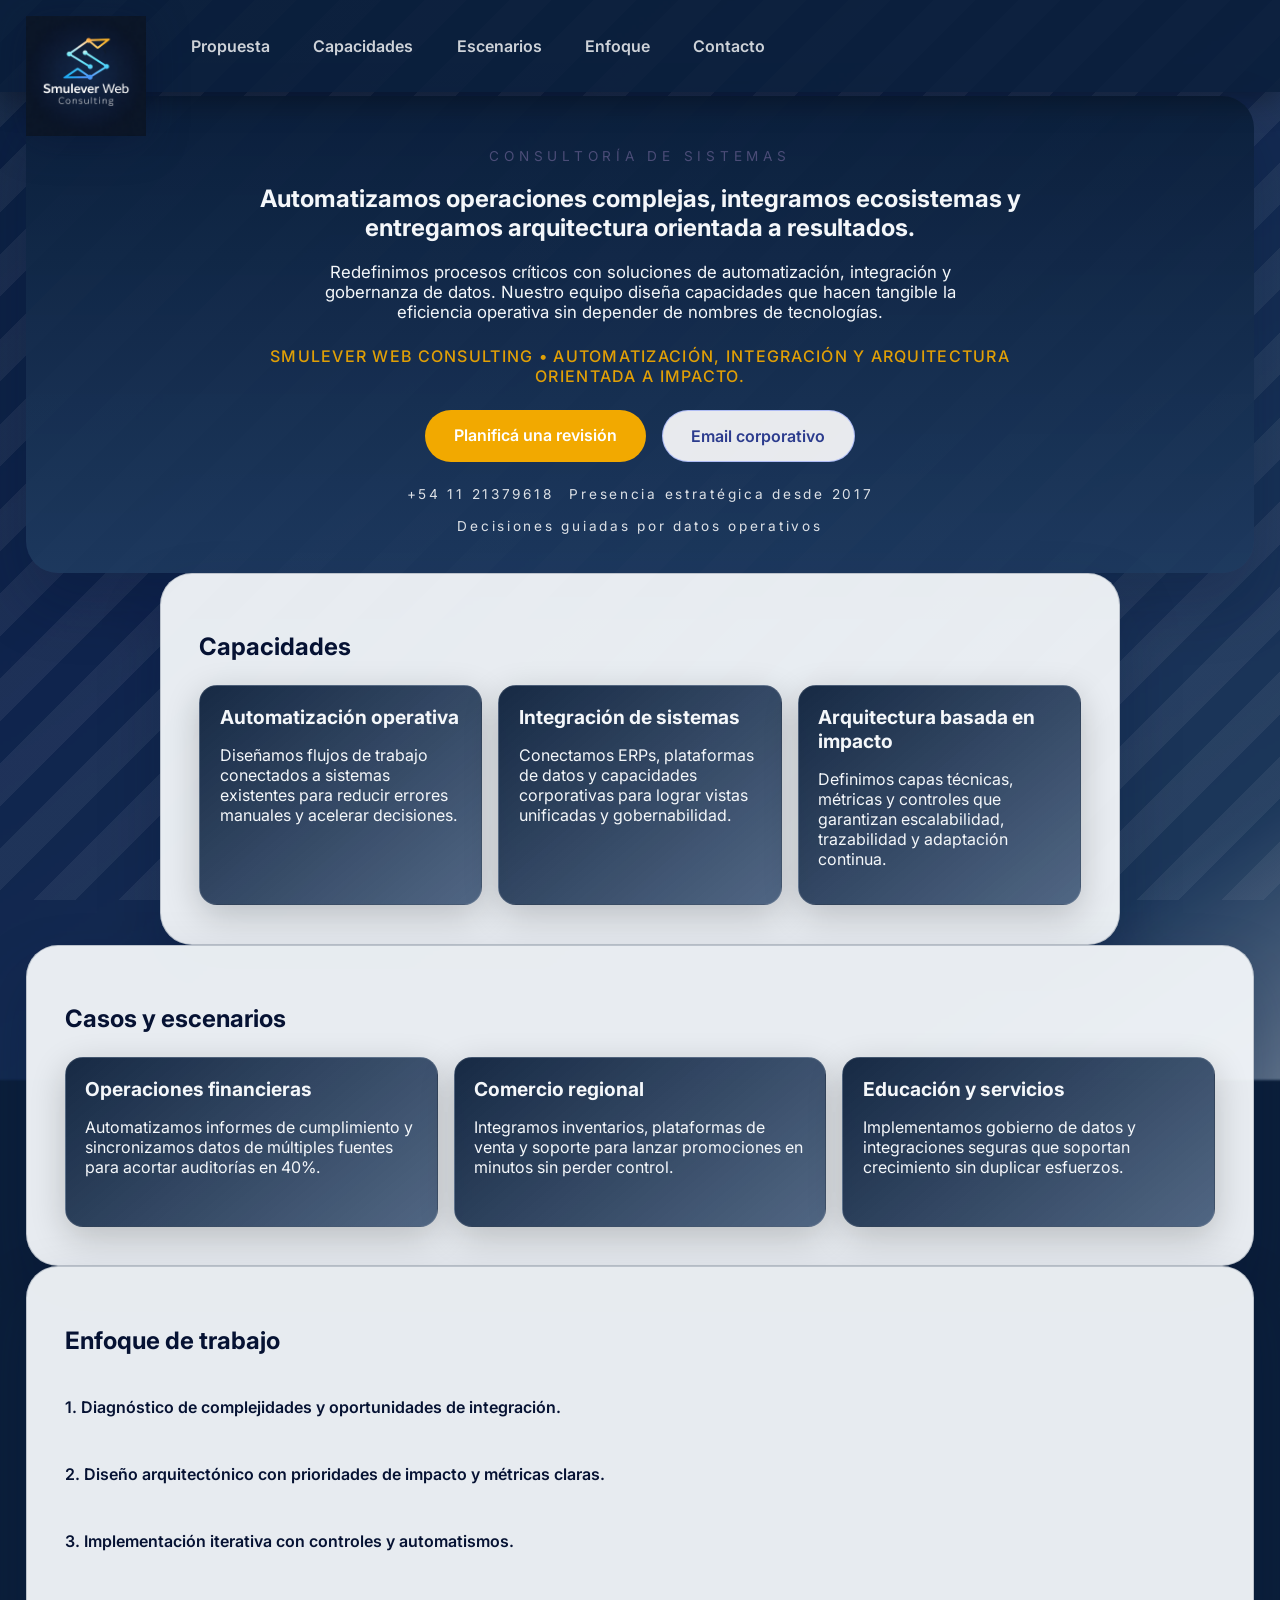
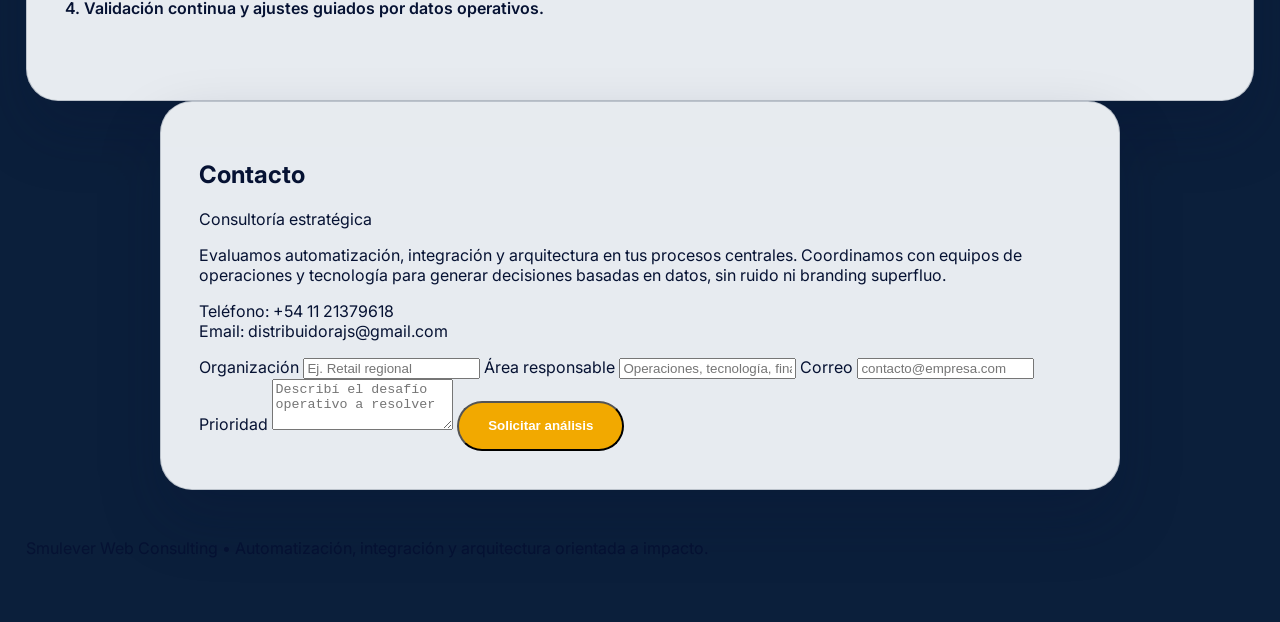
==== index.html @ 1ce129e4 "Fix header toolbar layout" ====
<!DOCTYPE html>
<html lang="es">
<head>
  <meta charset="utf-8" />
  <meta name="viewport" content="width=device-width,initial-scale=1" />
  <title>Smulever Web Consulting • Consultoría de sistemas y automatización</title>
  <link rel="stylesheet" href="styles.css" />
</head>
<body>
  <div class="page-shell">
    <header class="page-header header-fixed">
      <div class="logo-wrapper">
        <img src="images/LogoMarca_SmWC.png" alt="Marca gráfica Smulever Web Consulting" class="hero-logo" />
      </div>
      <nav class="page-nav toolbar">
        <a href="#hero">Propuesta</a>
        <a href="#services">Capacidades</a>
        <a href="#cases">Escenarios</a>
        <a href="#approach">Enfoque</a>
        <a href="#contact">Contacto</a>
      </nav>
    </header>

    <main>
      <section class="panel hero-panel" id="hero">
        <div class="hero-content">
          <p class="eyebrow">Consultoría de sistemas</p>
          <h1>Automatizamos operaciones complejas, integramos ecosistemas y entregamos arquitectura orientada a resultados.</h1>
          <p class="hero-subtitle">
            Redefinimos procesos críticos con soluciones de automatización, integración y gobernanza de datos. Nuestro equipo diseña
            capacidades que hacen tangible la eficiencia operativa sin depender de nombres de tecnologías.
          </p>
          <p class="brand-highlight">Smulever Web Consulting • Automatización, integración y arquitectura orientada a impacto.</p>
          <div class="hero-actions">
            <a class="primary-cta" href="#contact">Planificá una revisión</a>
            <a class="secondary-cta" href="mailto:distribuidorajs@gmail.com?subject=Consulta%20Smulever">Email corporativo</a>
          </div>
          <div class="trust-row">
            <span>+54 11 21379618</span>
            <span>Presencia estratégica desde 2017</span>
            <span>Decisiones guiadas por datos operativos</span>
          </div>
        </div>
      </section>

      <section class="panel services-panel" id="services">
        <h2>Capacidades</h2>
        <div class="service-grid">
          <article>
            <h3>Automatización operativa</h3>
            <p>Diseñamos flujos de trabajo conectados a sistemas existentes para reducir errores manuales y acelerar decisiones.</p>
          </article>
          <article>
            <h3>Integración de sistemas</h3>
            <p>Conectamos ERPs, plataformas de datos y capacidades corporativas para lograr vistas unificadas y gobernabilidad.</p>
          </article>
          <article>
            <h3>Arquitectura basada en impacto</h3>
            <p>Definimos capas técnicas, métricas y controles que garantizan escalabilidad, trazabilidad y adaptación continua.</p>
          </article>
        </div>
      </section>

      <section class="panel cases-panel" id="cases">
        <h2>Casos y escenarios</h2>
        <div class="cases-grid">
          <article>
            <h3>Operaciones financieras</h3>
            <p>Automatizamos informes de cumplimiento y sincronizamos datos de múltiples fuentes para acortar auditorías en 40%.</p>
          </article>
          <article>
            <h3>Comercio regional</h3>
            <p>Integramos inventarios, plataformas de venta y soporte para lanzar promociones en minutos sin perder control.</p>
          </article>
          <article>
            <h3>Educación y servicios</h3>
            <p>Implementamos gobierno de datos y integraciones seguras que soportan crecimiento sin duplicar esfuerzos.</p>
          </article>
        </div>
      </section>

      <section class="panel approach-panel" id="approach">
        <h2>Enfoque de trabajo</h2>
        <div class="process-list">
          <p>1. Diagnóstico de complejidades y oportunidades de integración.</p>
          <p>2. Diseño arquitectónico con prioridades de impacto y métricas claras.</p>
          <p>3. Implementación iterativa con controles y automatismos.</p>
          <p>4. Validación continua y ajustes guiados por datos operativos.</p>
        </div>
      </section>

      <section class="panel contact-panel" id="contact">
        <h2>Contacto</h2>
        <div class="contact-layout">
          <div class="contact-info">
            <p class="info-title">Consultoría estratégica</p>
            <p class="info-body">
              Evaluamos automatización, integración y arquitectura en tus procesos centrales. Coordinamos con equipos
              de operaciones y tecnología para generar decisiones basadas en datos, sin ruido ni branding superfluo.
            </p>
            <p class="info-meta">
              Teléfono: +54 11 21379618<br />
              Email: distribuidorajs@gmail.com
            </p>
          </div>
          <form class="contact-form">
            <label>
              Organización
              <input type="text" name="company" placeholder="Ej. Retail regional" />
            </label>
            <label>
              Área responsable
              <input type="text" name="area" placeholder="Operaciones, tecnología, finanzas..." />
            </label>
            <label>
              Correo
              <input type="email" name="email" placeholder="contacto@empresa.com" />
            </label>
            <label class="full-width">
              Prioridad
              <textarea name="message" rows="3" placeholder="Describí el desafío operativo a resolver"></textarea>
            </label>
            <button type="submit" class="primary-cta">Solicitar análisis</button>
          </form>
        </div>
      </section>
    </main>

    <footer class="footer">
      <p>Smulever Web Consulting • Automatización, integración y arquitectura orientada a impacto.</p>
    </footer>
  </div>
</body>
</html>
---- styles.css ----
@import url('https://fonts.googleapis.com/css2?family=Inter:wght@400;500;600;700&display=swap');

:root {
  --bg: #0B1F3B;
  --panel: rgba(244, 247, 250, 0.95);
  --ink: #061233;
  --muted: #4b4d78;
  --accent: #F2A900;
  --accent-dark: #2c3c8e;
  --border: rgba(11, 31, 59, 0.2);
  --shadow: 0 30px 60px rgba(6, 18, 51, 0.25);
  --bg-gradient: linear-gradient(145deg, #0B1F3B 0%, #102550 35%, #1E3A5F 70%, #F4F7FA 100%);
  --card-gradient: linear-gradient(140deg, rgba(11, 31, 59, 0.95), rgba(30, 58, 95, 0.75));
  --card-soft: #E8ECFF;
}

*,
*::before,
*::after {
  box-sizing: border-box;
}

body {
  margin: 0;
  font-family: 'Inter', system-ui, sans-serif;
  background: var(--bg);
  color: var(--ink);
  position: relative;
  min-height: 100vh;
  overflow-x: hidden;
}

body::before {
  content: '';
  position: fixed;
  inset: -20% -10% -20% -10%;
  background-image: var(--bg-gradient);
  filter: blur(1px);
  opacity: 0.9;
  z-index: -2;
  animation: marbleMove 16s linear infinite;
  background-size: 120% 120%;
}

body::after {
  content: '';
  position: fixed;
  inset: 0;
  background: repeating-linear-gradient(135deg, rgba(255, 255, 255, 0.1), rgba(255, 255, 255, 0.1) 30px, transparent 30px, transparent 60px);
  opacity: 0.6;
  z-index: -1;
}

.page-shell {
  min-height: 100vh;
  display: flex;
  flex-direction: column;
  gap: 2rem;
  padding: 6rem clamp(1.25rem, 2vw, 3rem) 3rem;
}

.page-header {
  position: fixed;
  top: 0;
  left: 0;
  width: 100%;
  display: flex;
  align-items: center;
  justify-content: flex-start;
  gap: 2rem;
  padding: 1rem clamp(1.25rem, 2vw, 3rem);
  background: rgba(11, 31, 59, 0.85);
  z-index: 60;
  box-shadow: 0 8px 30px rgba(0, 0, 0, 0.35);
}

.hero-content {
  max-width: 780px;
  margin: 0 auto;
  text-align: center;
}

.hero-headline {
  font-size: clamp(2rem, 4vw, 2.6rem);
  margin: 0.5rem 0;
}

.logo-wrapper {
  width: 120px;
  height: 60px;
}

.hero-logo {
  width: 100%;
  height: auto;
  filter: drop-shadow(0 5px 20px rgba(6, 18, 51, 0.35));
}

.eyebrow {
  font-size: 0.85rem;
  text-transform: uppercase;
  letter-spacing: 0.35em;
  color: var(--muted);
}

.toolbar {
  display: flex;
  gap: 1rem;
}

.toolbar a {
  color: rgba(255, 255, 255, 0.8);
  padding: 0.5rem 0.85rem;
  font-weight: 600;
  text-decoration: none;
  transition: color 0.2s ease, border-bottom 0.2s ease;
}

.toolbar a:hover {
  color: #f4f7fa;
  border-bottom: 2px solid rgba(242, 169, 0, 0.6);
}

.panel {
  background: var(--panel);
  border-radius: 32px;
  padding: clamp(2rem, 3vw, 3.2rem);
  border: 1px solid var(--border);
  box-shadow: var(--shadow);
  position: relative;
  overflow: hidden;
  animation: floatPanel 12s ease-in-out infinite;
}

.hero-panel {
  text-align: center;
  background: linear-gradient(180deg, rgba(11, 31, 59, 0.95), rgba(30, 58, 95, 0.9));
  color: #f4f7fa;
  border: none;
}

.hero-panel .hero-content {
  color: #f4f7fa;
}

.proof-panel,
.services-panel,
.process-panel,
.about-panel,
.faq-panel,
.contact-panel {
  max-width: 960px;
  margin: 0 auto;
}

.cases-grid,
.service-grid,
.benefits-grid {
  margin-top: 1.5rem;
  display: grid;
  grid-template-columns: repeat(auto-fit, minmax(220px, 1fr));
  gap: 1rem;
}

.cases-grid article,
.service-grid article,
.benefits-grid article {
  background: var(--card-gradient);
  border-radius: 18px;
  padding: 1.2rem;
  min-height: 170px;
  color: #f4f7fa;
  border: 1px solid rgba(255, 255, 255, 0.1);
  box-shadow: 0 10px 35px rgba(0, 0, 0, 0.2);
}

.cases-grid article h3,
.service-grid h3,
.benefits-grid h3 {
  margin: 0 0 0.5rem;
  font-size: 1.2rem;
}

.process-panel {
  text-align: left;
}

.process-list {
  margin: 1.5rem 0;
  display: flex;
  flex-direction: column;
  gap: 0.6rem;
}

.process-list p {
  font-weight: 600;
  line-height: 1.6;
}

.cases-grid article:hover,
.service-grid article:hover,
.benefits-grid article:hover {
  border-color: var(--accent);
  box-shadow: 0 16px 30px rgba(242, 169, 0, 0.35);
}

.credentials-row {
  margin-top: 1.2rem;
  display: grid;
  grid-template-columns: repeat(auto-fit, minmax(180px, 1fr));
  gap: 1rem;
}

.credentials-row article {
  padding: 1.2rem;
  border-radius: 18px;
  background: #eef1ff;
  border: 1px solid rgba(5, 49, 139, 0.15);
  text-align: center;
}

.credentials-row strong {
  font-size: 2rem;
  display: block;
  margin-bottom: 0.3rem;
  color: var(--accent-dark);
}

.page-panel h1 {
  margin-top: 0;
  font-size: clamp(2rem, 3vw, 2.8rem);
}

.page-panel p {
  color: var(--muted);
  line-height: 1.75;
}

.hero-subtitle {
  margin: 1.2rem auto 1.5rem;
  font-size: 1.05rem;
  max-width: 640px;
}

.brand-highlight {
  font-size: 1rem;
  letter-spacing: 0.08em;
  text-align: center;
  margin: 0 auto 1.5rem;
  color: rgba(242, 169, 0, 0.92);
  text-transform: uppercase;
  font-weight: 500;
}

.hero-actions,
.trust-row {
  display: flex;
  justify-content: center;
  gap: 1rem;
  flex-wrap: wrap;
}

.hero-actions {
  margin-bottom: 1.5rem;
}

.trust-row span {
  font-size: 0.85rem;
  letter-spacing: 0.2em;
  color: var(--muted);
}

.hero-panel .trust-row span {
  color: rgba(255, 255, 255, 0.85);
}

.primary-cta,
.secondary-cta {
  padding: 0.95rem 1.8rem;
  border-radius: 999px;
  font-weight: 600;
  text-decoration: none;
  transition: transform 0.2s ease, background 0.2s ease;
}

.primary-cta {
  background: var(--accent);
  color: #fff;
}

.primary-cta:hover {
  background: var(--accent-dark);
  transform: translateY(-2px);
}

.secondary-cta {
  border: 1px solid rgba(91, 121, 255, 0.4);
  color: var(--accent-dark);
  background: rgba(255, 255, 255, 0.9);
}

.secondary-cta:hover {
  background: rgba(91, 121, 255, 0.12);
}

.hero-note {
  font-size: 0.95rem;
  color: var(--muted);
  margin: 0.35rem 0;
}

.label {
  font-weight: 600;
  color: var(--accent-dark);
}

.brand-name-glow {
  font-size: clamp(2rem, 4vw, 3rem);
  font-weight: 700;
  color: var(--ink);
  text-transform: none;
  letter-spacing: 0.04em;
  margin-bottom: 0.5rem;
  display: inline-flex;
  position: relative;
}

.brand-name-glow span {
  padding: 0 0.5rem;
  border-radius: 16px;
  background: linear-gradient(120deg, rgba(91, 121, 255, 0.2), rgba(91, 121, 255, 0.6));
  box-shadow: 0 0 18px rgba(91, 121, 255, 0.6), 0 0 30px rgba(66, 90, 255, 0.3);
  animation: glowPulse 3s ease-in-out infinite;
}

.contact-links {
  display: flex;
  flex-wrap: wrap;
  gap: 0.75rem;
  margin-top: 0.4rem;
}

.contact-links a {
  color: #05318b;
  font-weight: 600;
  text-decoration: none;
  padding: 0.4rem 0.9rem;
  border-radius: 999px;
  border: 1px solid rgba(5, 49, 139, 0.25);
  background: rgba(255, 255, 255, 0.6);
  transition: transform 0.2s ease;
}

.contact-links a:hover {
  transform: translateY(-2px);
  border-color: rgba(5, 49, 139, 0.6);
.contact-panel {
  display: flex;
  flex-direction: column;
  gap: 2rem;
}

.contact-panel {
  background: rgba(244, 247, 250, 0.95);
}

.contact-hero {
  display: flex;
  justify-content: space-between;
  gap: 1.5rem;
  flex-wrap: wrap;
  align-items: center;
}

.contact-hero h1 {
  margin: 0 0 0.5rem;
  font-size: clamp(1.8rem, 3vw, 2.4rem);
}

.contact-card {
  min-width: 220px;
  padding: 1rem;
  border-radius: 20px;
  background: #1d2d62;
  color: #fff;
  box-shadow: 0 12px 30px rgba(5, 49, 139, 0.35);
}

.contact-form {
  display: grid;
  grid-template-columns: repeat(auto-fit, minmax(220px, 1fr));
  gap: 1rem;
}

.contact-form label {
  display: flex;
  flex-direction: column;
  font-weight: 600;
  color: var(--ink);
  gap: 0.35rem;
}

.contact-form input,
.contact-form textarea {
  width: 100%;
  padding: 0.65rem 0.9rem;
  border-radius: 12px;
  border: 1px solid rgba(6, 19, 51, 0.2);
  font-family: inherit;
  font-size: 1rem;
}

.contact-form textarea {
  resize: vertical;
}

.contact-form label.full-width {
  grid-column: 1 / -1;
}

.contact-layout {
  display: grid;
  grid-template-columns: repeat(auto-fit, minmax(260px, 1fr));
  gap: 1.5rem;
}

.contact-info {
  padding-left: 1rem;
  border-left: 4px solid rgba(91, 121, 255, 0.6);
}

.contact-info:hover {
  border-color: var(--accent);
  box-shadow: 0 10px 30px rgba(242, 169, 0, 0.25);
}
.info-title {
  font-weight: 600;
  margin-bottom: 0.25rem;
}

.info-body {
  margin: 0.35rem 0;
  line-height: 1.6;
}

.info-meta {
  font-weight: 600;
  color: var(--accent-dark);
}

.contact-form label.full-width {
  grid-column: 1 / -1;
}

.contact-textarea {
  grid-column: 1 / -1;
}

.contact-footer {
  border-top: 1px solid rgba(6, 18, 51, 0.12);
  padding-top: 1rem;
  display: flex;
  flex-direction: column;
  gap: 0.5rem;
  color: var(--muted);
}

.social {
  display: flex;
  gap: 0.6rem;
  flex-wrap: wrap;
}

.social a {
  color: var(--ink);
  font-weight: 600;
  text-decoration: none;
  border-bottom: 1px solid transparent;
}

.social a:hover {
  border-color: var(--accent);
}

.benefits-grid {
  margin-top: 1.5rem;
  display: grid;
  grid-template-columns: repeat(auto-fit, minmax(220px, 1fr));
  gap: 1rem;
}

.benefits-grid article {
  padding: 1.2rem;
  border-radius: 18px;
  background: #eef1ff;
  border: 1px solid rgba(5, 49, 139, 0.15);
}

.benefits-grid h3 {
  margin: 0 0 0.4rem;
  font-size: 1.2rem;
}

.benefits-grid p {
  margin: 0;
  color: var(--muted);
  line-height: 1.6;
}

.process-list {
  margin: 1.5rem 0;
  padding-left: 1.2rem;
  display: flex;
  flex-direction: column;
  gap: 0.6rem;
}

.process-list li {
  font-weight: 600;
  color: var(--ink);
  line-height: 1.6;
}

.service-grid {
  margin-top: 1.5rem;
  display: grid;
  grid-template-columns: repeat(auto-fit, minmax(220px, 1fr));
  gap: 1rem;
}

.about-grid {
  margin-top: 1.5rem;
  display: grid;
  grid-template-columns: repeat(auto-fit, minmax(200px, 1fr));
  gap: 1rem;
}

.about-grid article {
  background: #e3e7ff;
  border-radius: 16px;
  padding: 1rem;
  border: 1px solid rgba(5, 49, 139, 0.25);
}

.about-grid h3 {
  margin-top: 0;
  color: var(--ink);
}

.about-grid ul {
  padding-left: 1rem;
  margin: 0;
  color: var(--muted);
  line-height: 1.6;
}

.service-grid article {
  background: #e8ecff;
  border-radius: 16px;
  padding: 1.2rem;
  border: 1px solid rgba(63, 92, 255, 0.2);
  min-height: 170px;
}

.service-grid h3 {
  margin: 0 0 0.5rem;
  font-size: 1.2rem;
  color: var(--ink);
}

.faq-row {
  display: flex;
  flex-direction: column;
  gap: 1rem;
  margin-top: 1.5rem;
}

.chat-toggle {
  border: none;
  background: linear-gradient(120deg, #5b79ff, #2c3c8e);
  color: #fff;
  padding: 0.9rem 1.4rem;
  border-radius: 999px;
  font-size: 1rem;
  font-weight: 600;
  cursor: pointer;
  display: inline-flex;
  align-items: center;
  gap: 0.5rem;
  transition: transform 0.2s ease;
}

.chat-toggle:active {
  transform: scale(0.98);
}

.chat-panel {
  border: 1px solid var(--border);
  border-radius: 16px;
  padding: 1.3rem;
  background: #fdfdff;
  box-shadow: 0 10px 35px rgba(17, 20, 41, 0.08);
  max-height: 0;
  overflow: hidden;
  transition: max-height 0.35s ease;
}

.chat-panel p {
  margin: 0 0 0.75rem;
  color: var(--muted);
  line-height: 1.7;
}

.chat-panel:not([hidden]) {
  max-height: 320px;
}

.faq-list {
  margin-top: 1.5rem;
  display: grid;
  gap: 1rem;
}

.faq-list article {
  padding: 1rem;
  border-radius: 16px;
  background: #eef1ff;
  border: 1px solid rgba(5, 49, 139, 0.15);
}

.faq-list h3 {
  margin: 0 0 0.4rem;
  font-size: 1.1rem;
}

.faq-list p {
  margin: 0;
  color: var(--muted);
  line-height: 1.6;
}

.policy-note {
  margin-top: 1rem;
  font-size: 0.95rem;
  color: var(--muted);
}

.footer {
  text-align: center;
  color: var(--muted);
  font-size: 0.9rem;
  margin-top: auto;
}

@keyframes marbleMove {
  0% {
    transform: scale(1) translate(0, 0);
  }
  50% {
    transform: scale(1.05) translate(-5%, 3%);
  }
  100% {
    transform: scale(1) translate(0, 0);
  }
}

@keyframes glowPulse {
  0%,
  100% {
    box-shadow: 0 0 18px rgba(91, 121, 255, 0.6), 0 0 30px rgba(66, 90, 255, 0.3);
  }
  50% {
    box-shadow: 0 0 26px rgba(91, 121, 255, 0.75), 0 0 40px rgba(66, 90, 255, 0.45);
  }
}

@keyframes floatPanel {
  0% {
    transform: translateY(0px);
  }
  50% {
    transform: translateY(-6px);
  }
  100% {
    transform: translateY(0px);
  }
}

@media (max-width: 640px) {
  .hero-actions {
    flex-direction: column;
  }
  .panel {
    padding: 1.75rem;
  }
}
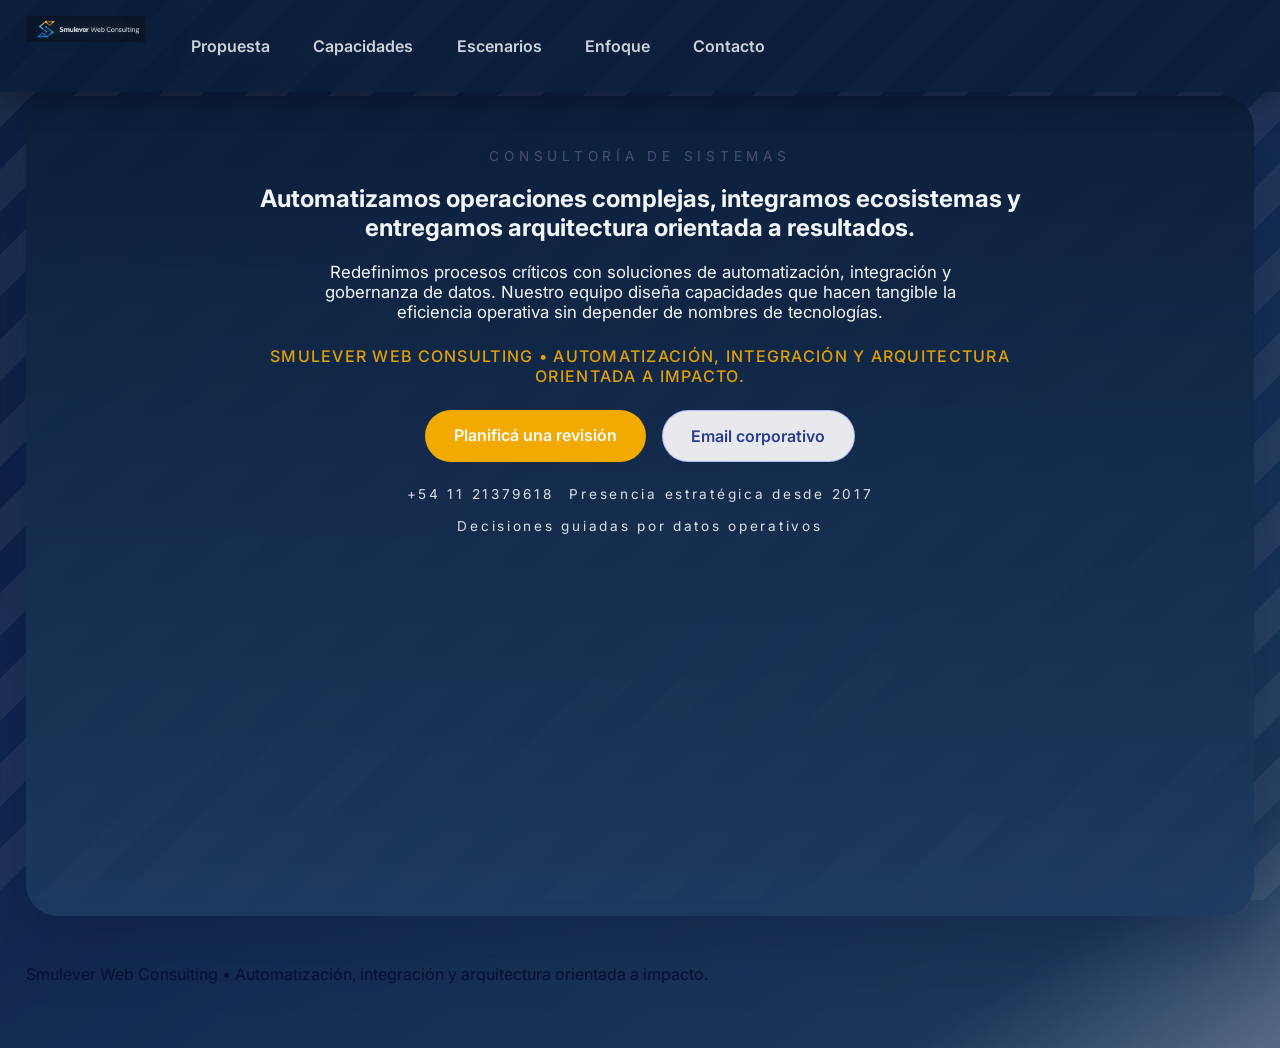
==== commit b632b111: "Fix header logo and fullscreen nav panels" ====
--- a/index.html
+++ b/index.html
@@ -10,7 +10,7 @@
   <div class="page-shell">
     <header class="page-header header-fixed">
       <div class="logo-wrapper">
-        <img src="images/LogoMarca_SmWC.png" alt="Marca gráfica Smulever Web Consulting" class="hero-logo" />
+        <img src="images/LogoMarca_SmWC_menu.png" alt="Marca gráfica Smulever Web Consulting" class="hero-logo" />
       </div>
       <nav class="page-nav toolbar">
         <a href="#hero">Propuesta</a>
@@ -43,7 +43,7 @@
         </div>
       </section>
 
-      <section class="panel services-panel" id="services">
+      <section class="panel services-panel" id="services" hidden>
         <h2>Capacidades</h2>
         <div class="service-grid">
           <article>
@@ -61,7 +61,7 @@
         </div>
       </section>
 
-      <section class="panel cases-panel" id="cases">
+      <section class="panel cases-panel" id="cases" hidden>
         <h2>Casos y escenarios</h2>
         <div class="cases-grid">
           <article>
@@ -79,7 +79,7 @@
         </div>
       </section>
 
-      <section class="panel approach-panel" id="approach">
+      <section class="panel approach-panel" id="approach" hidden>
         <h2>Enfoque de trabajo</h2>
         <div class="process-list">
           <p>1. Diagnóstico de complejidades y oportunidades de integración.</p>
@@ -89,7 +89,7 @@
         </div>
       </section>
 
-      <section class="panel contact-panel" id="contact">
+      <section class="panel contact-panel" id="contact" hidden>
         <h2>Contacto</h2>
         <div class="contact-layout">
           <div class="contact-info">
@@ -130,5 +130,28 @@
       <p>Smulever Web Consulting • Automatización, integración y arquitectura orientada a impacto.</p>
     </footer>
   </div>
+
+  <script>
+    const sections = document.querySelectorAll('main .panel');
+    const navLinks = document.querySelectorAll('.toolbar a');
+
+    const activateSection = id => {
+      sections.forEach(section => {
+        const match = section.id === id;
+        section.classList.toggle('active-panel', match);
+        section.hidden = !match;
+      });
+    };
+
+    navLinks.forEach(link => {
+      link.addEventListener('click', event => {
+        event.preventDefault();
+        const targetId = link.getAttribute('href').slice(1);
+        activateSection(targetId);
+      });
+    });
+
+    activateSection('hero');
+  </script>
 </body>
 </html>
--- a/styles.css
+++ b/styles.css
@@ -1,6 +1,7 @@
 @import url('https://fonts.googleapis.com/css2?family=Inter:wght@400;500;600;700&display=swap');
 
 :root {
+  --header-height: 80px;
   --bg: #0B1F3B;
   --panel: rgba(244, 247, 250, 0.95);
   --ink: #061233;
@@ -27,7 +28,7 @@
   color: var(--ink);
   position: relative;
   min-height: 100vh;
-  overflow-x: hidden;
+  overflow: hidden;
 }
 
 body::before {
@@ -56,7 +57,7 @@
   display: flex;
   flex-direction: column;
   gap: 2rem;
-  padding: 6rem clamp(1.25rem, 2vw, 3rem) 3rem;
+  padding: calc(var(--header-height) + 1rem) clamp(1.25rem, 2vw, 3rem) 3rem;
 }
 
 .page-header {
@@ -130,6 +131,15 @@
   position: relative;
   overflow: hidden;
   animation: floatPanel 12s ease-in-out infinite;
+  display: none;
+  height: calc(100vh - var(--header-height));
+}
+
+.panel.active-panel {
+  display: flex;
+  flex-direction: column;
+  width: 100%;
+  overflow-y: auto;
 }
 
 .hero-panel {
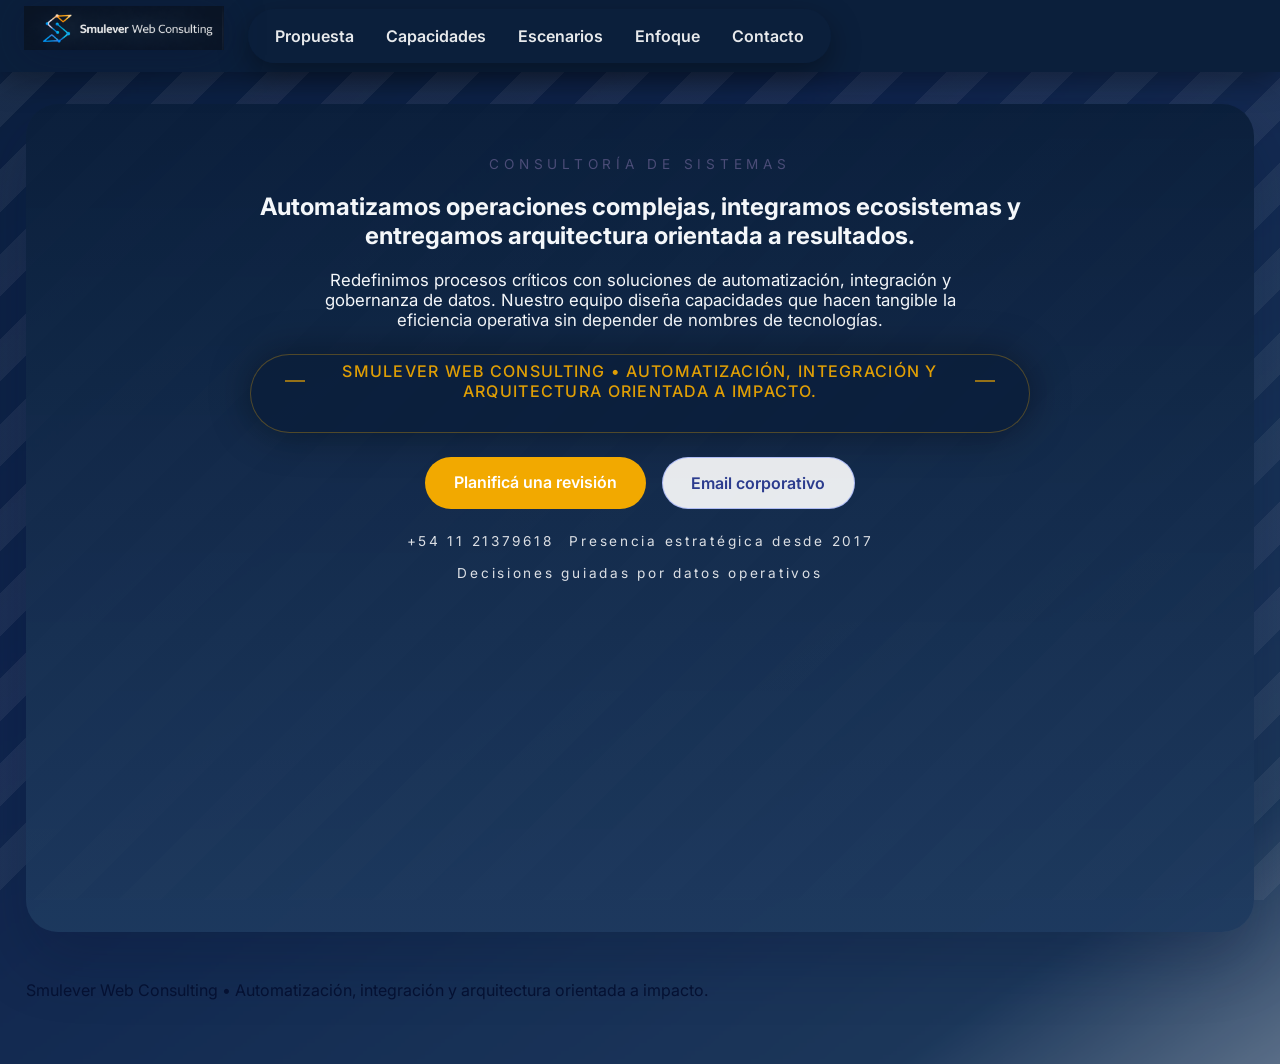
==== commit 18af4633: "Highlight brand tagline more" ====
--- a/index.html
+++ b/index.html
@@ -30,7 +30,11 @@
             Redefinimos procesos críticos con soluciones de automatización, integración y gobernanza de datos. Nuestro equipo diseña
             capacidades que hacen tangible la eficiencia operativa sin depender de nombres de tecnologías.
           </p>
-          <p class="brand-highlight">Smulever Web Consulting • Automatización, integración y arquitectura orientada a impacto.</p>
+          <div class="brand-highlight-wrapper">
+            <span class="brand-highlight-pill">
+              <span class="brand-highlight">Smulever Web Consulting • Automatización, integración y arquitectura orientada a impacto.</span>
+            </span>
+          </div>
           <div class="hero-actions">
             <a class="primary-cta" href="#contact">Planificá una revisión</a>
             <a class="secondary-cta" href="mailto:distribuidorajs@gmail.com?subject=Consulta%20Smulever">Email corporativo</a>
--- a/styles.css
+++ b/styles.css
@@ -1,7 +1,7 @@
 @import url('https://fonts.googleapis.com/css2?family=Inter:wght@400;500;600;700&display=swap');
 
 :root {
-  --header-height: 80px;
+  --header-height: 72px;
   --bg: #0B1F3B;
   --panel: rgba(244, 247, 250, 0.95);
   --ink: #061233;
@@ -60,17 +60,27 @@
   padding: calc(var(--header-height) + 1rem) clamp(1.25rem, 2vw, 3rem) 3rem;
 }
 
+main {
+  position: relative;
+  z-index: 1;
+}
+
+.panel {
+  margin-top: 1rem;
+}
+
 .page-header {
   position: fixed;
   top: 0;
   left: 0;
   width: 100%;
+  height: var(--header-height);
   display: flex;
   align-items: center;
   justify-content: flex-start;
-  gap: 2rem;
-  padding: 1rem clamp(1.25rem, 2vw, 3rem);
-  background: rgba(11, 31, 59, 0.85);
+  gap: 1.5rem;
+  padding: 0 1.5rem;
+  background: #0b1f3b;
   z-index: 60;
   box-shadow: 0 8px 30px rgba(0, 0, 0, 0.35);
 }
@@ -87,7 +97,7 @@
 }
 
 .logo-wrapper {
-  width: 120px;
+  width: 200px;
   height: 60px;
 }
 
@@ -107,11 +117,17 @@
 .toolbar {
   display: flex;
   gap: 1rem;
+  align-items: center;
+  background: rgba(11, 31, 59, 0.95);
+  padding: 0.35rem 1.2rem;
+  border-radius: 999px;
+  box-shadow: 0 10px 30px rgba(0, 0, 0, 0.35);
+  height: calc(var(--header-height) * 0.75);
 }
 
 .toolbar a {
-  color: rgba(255, 255, 255, 0.8);
-  padding: 0.5rem 0.85rem;
+  color: rgba(255, 255, 255, 0.9);
+  padding: 0.2rem 0.5rem;
   font-weight: 600;
   text-decoration: none;
   transition: color 0.2s ease, border-bottom 0.2s ease;
@@ -119,7 +135,7 @@
 
 .toolbar a:hover {
   color: #f4f7fa;
-  border-bottom: 2px solid rgba(242, 169, 0, 0.6);
+  border-bottom: 2px solid rgba(242, 169, 0, 0.8);
 }
 
 .panel {
@@ -262,6 +278,37 @@
   font-weight: 500;
 }
 
+.brand-highlight-wrapper {
+  display: flex;
+  justify-content: center;
+  margin-bottom: 1.5rem;
+}
+
+.brand-highlight-pill {
+  padding: 0.4rem 1.6rem;
+  border-radius: 999px;
+  background: rgba(11, 31, 59, 0.85);
+  box-shadow: 0 0 40px rgba(0, 0, 0, 0.4);
+  border: 1px solid rgba(242, 169, 0, 0.3);
+}
+
+.brand-highlight-pill span {
+  display: inline-flex;
+  align-items: center;
+  gap: 0.6rem;
+}
+
+.brand-highlight::before,
+.brand-highlight::after {
+  content: '';
+  display: inline-block;
+  width: 30px;
+  height: 2px;
+  background: rgba(242, 169, 0, 0.6);
+  margin: 0 0.5rem;
+  vertical-align: middle;
+}
+
 .hero-actions,
 .trust-row {
   display: flex;
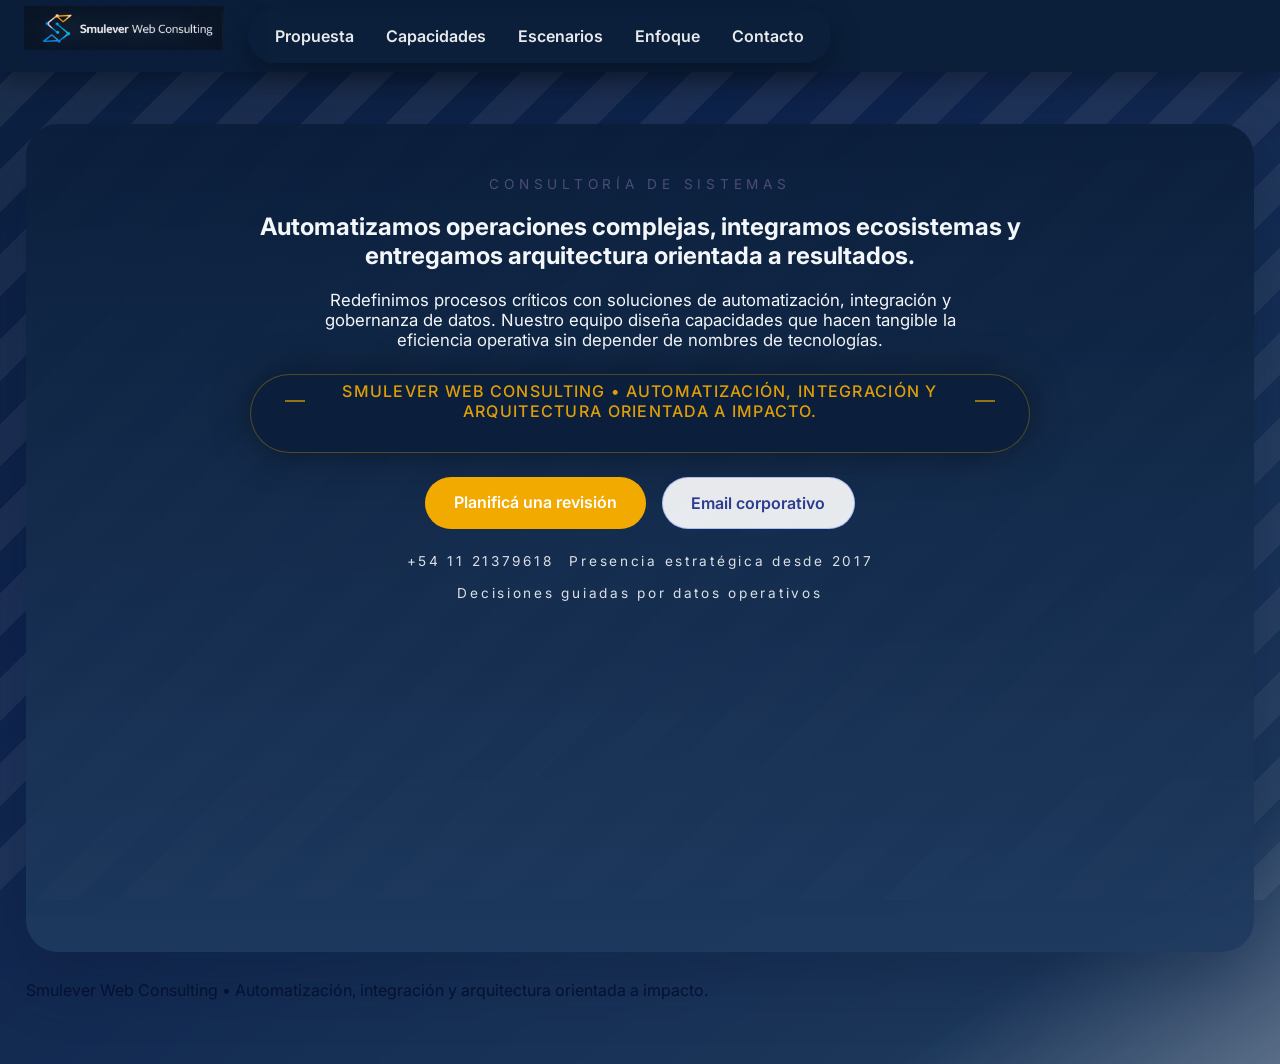
==== commit 53d2490f: "Transform contact flow to diagnostic funnel" ====
--- a/index.html
+++ b/index.html
@@ -94,39 +94,54 @@
       </section>
 
       <section class="panel contact-panel" id="contact" hidden>
-        <h2>Contacto</h2>
+        <h2>Solicitud de diagnóstico</h2>
         <div class="contact-layout">
           <div class="contact-info">
-            <p class="info-title">Consultoría estratégica</p>
+            <p class="info-title">Evaluamos y estructuramos decisiones operativas complejas</p>
             <p class="info-body">
-              Evaluamos automatización, integración y arquitectura en tus procesos centrales. Coordinamos con equipos
-              de operaciones y tecnología para generar decisiones basadas en datos, sin ruido ni branding superfluo.
+              Trabajamos sobre casos con impacto estratégico. Tus datos alimentan un filtro inicial; si la demanda cumple el umbral,
+              te invitamos a agendar una llamada. Si no, respondemos asincrónicamente con recomendaciones.
             </p>
             <p class="info-meta">
-              Teléfono: +54 11 21379618<br />
               Email: distribuidorajs@gmail.com
             </p>
           </div>
           <form class="contact-form">
             <label>
-              Organización
-              <input type="text" name="company" placeholder="Ej. Retail regional" />
+              Contexto (empresa/tamaño)
+              <input type="text" name="context" placeholder="Ej. Retail regional / +250 empleados" />
             </label>
             <label>
-              Área responsable
-              <input type="text" name="area" placeholder="Operaciones, tecnología, finanzas..." />
+              Dominio principal
+              <select name="domain">
+                <option value="operaciones">Operaciones</option>
+                <option value="tecnología">Tecnología</option>
+                <option value="datos">Datos</option>
+                <option value="seguridad">Seguridad</option>
+              </select>
             </label>
             <label>
               Correo
               <input type="email" name="email" placeholder="contacto@empresa.com" />
             </label>
+            <label>
+              Urgencia
+              <select name="urgency">
+                <option value="inmediata">Inmediata</option>
+                <option value="30dias">30 días</option>
+                <option value="mas30">+30 días</option>
+              </select>
+            </label>
             <label class="full-width">
-              Prioridad
-              <textarea name="message" rows="3" placeholder="Describí el desafío operativo a resolver"></textarea>
+              Problema / Resultado esperado
+              <textarea name="message" rows="3" placeholder="Describe el desafío operativo a resolver"></textarea>
             </label>
-            <button type="submit" class="primary-cta">Solicitar análisis</button>
+            <button type="submit" class="primary-cta">Solicitar diagnóstico</button>
           </form>
         </div>
+        <p class="info-note">
+          Si el caso nunca llega al umbral, te respondemos con un resumen asincrónico; si se aprueba, recibirás el link para agendar llamada.
+        </p>
       </section>
     </main>
 
--- a/styles.css
+++ b/styles.css
@@ -156,6 +156,8 @@
   flex-direction: column;
   width: 100%;
   overflow-y: auto;
+  transform: translateY(20px);
+  transition: transform 0.35s ease;
 }
 
 .hero-panel {
@@ -167,6 +169,23 @@
 
 .hero-panel .hero-content {
   color: #f4f7fa;
+}
+
+.panel-inner {
+  width: min(900px, 90vw);
+  margin: 0 auto;
+  display: flex;
+  flex-direction: column;
+  align-items: center;
+  justify-content: center;
+  gap: 1.5rem;
+  text-align: center;
+}
+
+.panel-inner h2 {
+  width: 100%;
+  margin-bottom: 0;
+  text-align: center;
 }
 
 .proof-panel,
@@ -186,6 +205,7 @@
   display: grid;
   grid-template-columns: repeat(auto-fit, minmax(220px, 1fr));
   gap: 1rem;
+  justify-items: center;
 }
 
 .cases-grid article,
@@ -193,11 +213,14 @@
 .benefits-grid article {
   background: var(--card-gradient);
   border-radius: 18px;
-  padding: 1.2rem;
-  min-height: 170px;
+  padding: 0.7rem 0.9rem;
+  min-height: 120px;
+  max-width: 250px;
+  width: min(250px, 30vw);
   color: #f4f7fa;
   border: 1px solid rgba(255, 255, 255, 0.1);
   box-shadow: 0 10px 35px rgba(0, 0, 0, 0.2);
+  margin: 0 auto;
 }
 
 .cases-grid article h3,
@@ -505,6 +528,13 @@
   color: var(--accent-dark);
 }
 
+.info-note {
+  text-align: center;
+  font-size: 0.9rem;
+  color: var(--muted);
+  margin-top: 1rem;
+}
+
 .contact-form label.full-width {
   grid-column: 1 / -1;
 }
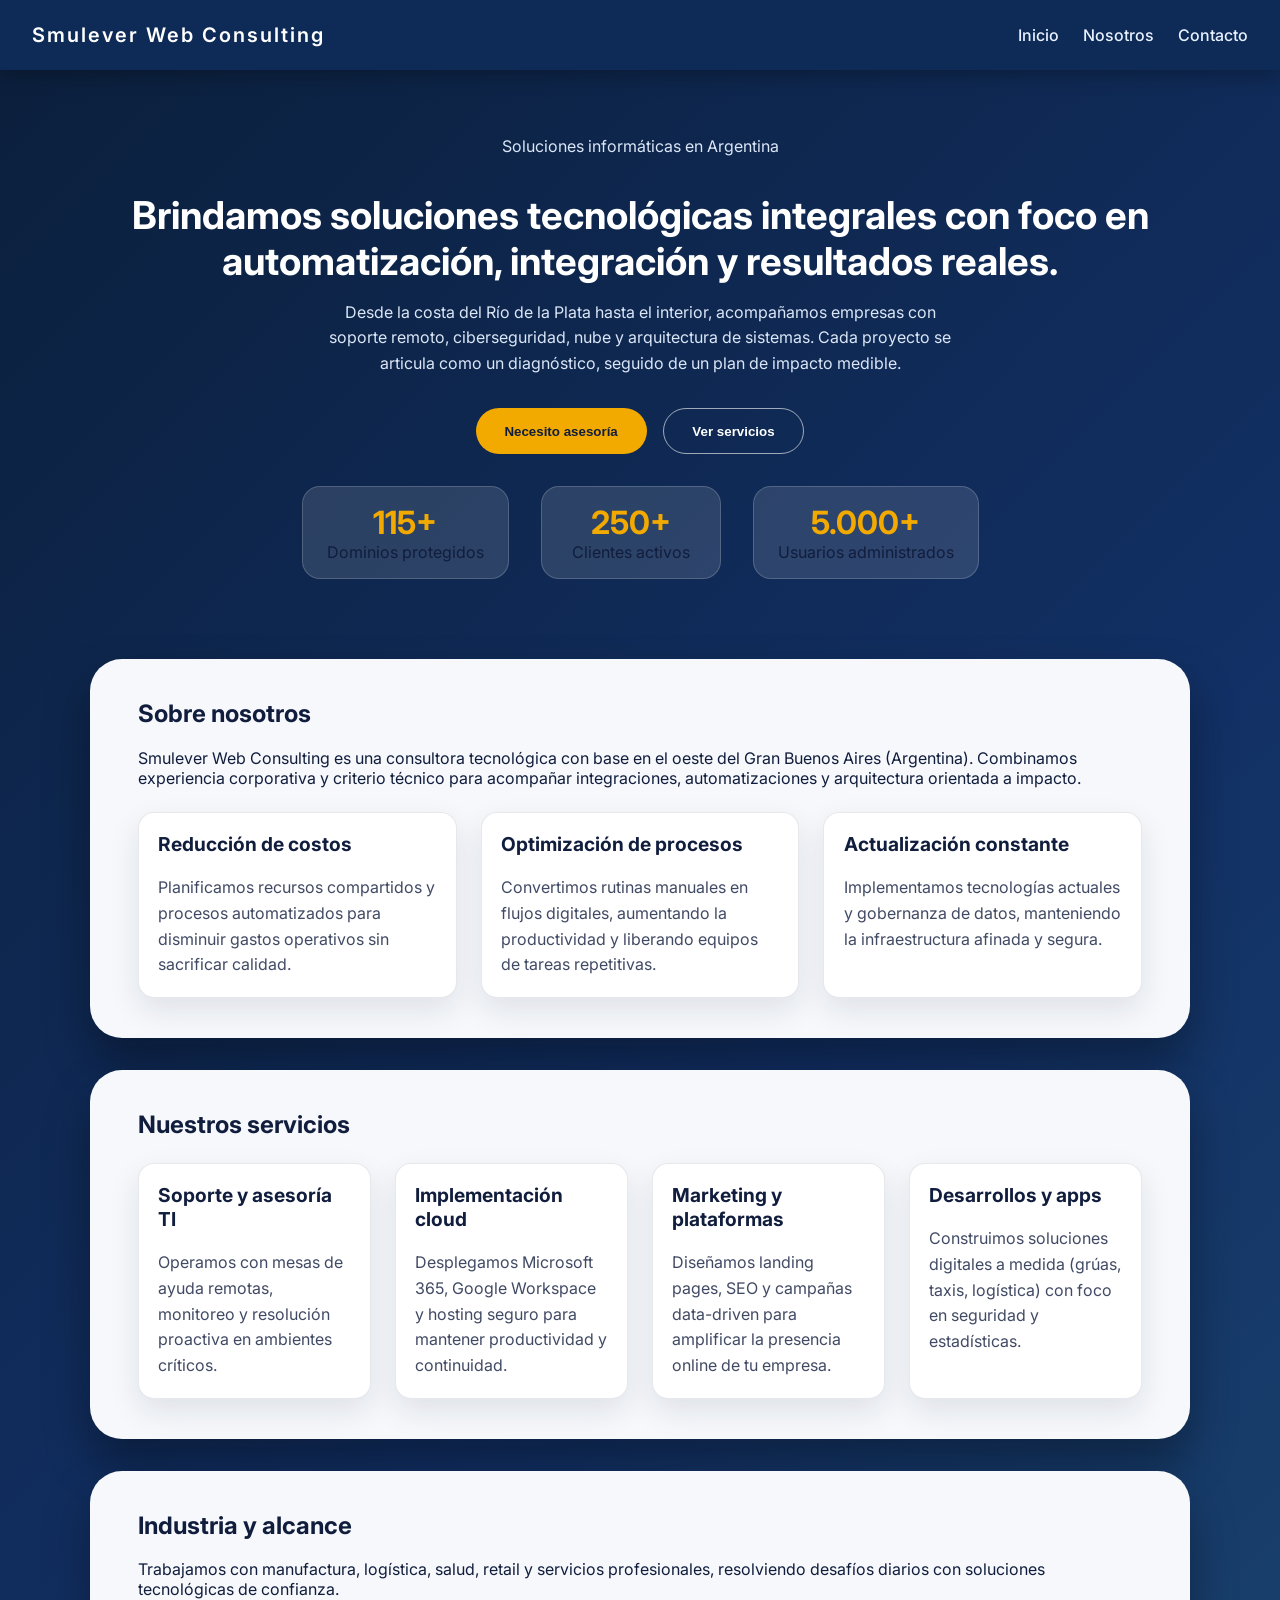
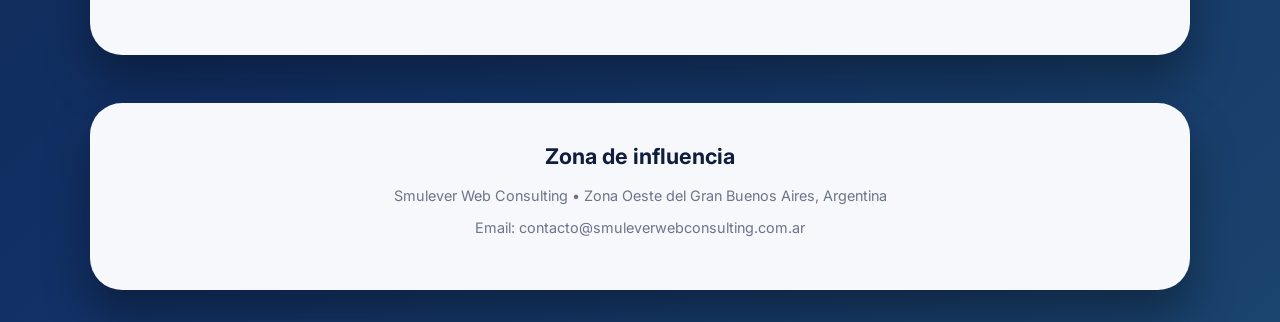
==== commit f042afad: "Rebuild site based on soporteinformatica design" ====
--- a/index.html
+++ b/index.html
@@ -2,175 +2,101 @@
 <html lang="es">
 <head>
   <meta charset="utf-8" />
-  <meta name="viewport" content="width=device-width,initial-scale=1" />
-  <title>Smulever Web Consulting • Consultoría de sistemas y automatización</title>
+  <meta name="viewport" content="width=device-width, initial-scale=1" />
+  <title>Smulever Web Consulting • Soluciones de sistemas</title>
   <link rel="stylesheet" href="styles.css" />
 </head>
 <body>
-  <div class="page-shell">
-    <header class="page-header header-fixed">
-      <div class="logo-wrapper">
-        <img src="images/LogoMarca_SmWC_menu.png" alt="Marca gráfica Smulever Web Consulting" class="hero-logo" />
+  <header class="site-header">
+    <div class="site-brand">Smulever Web Consulting</div>
+    <nav class="site-nav">
+      <a href="index.html">Inicio</a>
+      <a href="about.html">Nosotros</a>
+      <a href="contact.html">Contacto</a>
+    </nav>
+  </header>
+
+  <main class="page">
+    <section class="hero" id="hero">
+      <p class="eyebrow">Soluciones informáticas en Argentina</p>
+      <h1>Brindamos soluciones tecnológicas integrales con foco en automatización, integración y resultados reales.</h1>
+      <p>
+        Desde la costa del Río de la Plata hasta el interior, acompañamos empresas con soporte remoto, ciberseguridad, nube
+        y arquitectura de sistemas. Cada proyecto se articula como un diagnóstico, seguido de un plan de impacto medible.
+      </p>
+      <div class="hero-actions">
+        <button class="btn-primary">Necesito asesoría</button>
+        <button class="btn-secondary">Ver servicios</button>
       </div>
-      <nav class="page-nav toolbar">
-        <a href="#hero">Propuesta</a>
-        <a href="#services">Capacidades</a>
-        <a href="#cases">Escenarios</a>
-        <a href="#approach">Enfoque</a>
-        <a href="#contact">Contacto</a>
-      </nav>
-    </header>
+      <div class="stats">
+        <div class="stat-card">
+          <strong>115+</strong>
+          <span>Dominios protegidos</span>
+        </div>
+        <div class="stat-card">
+          <strong>250+</strong>
+          <span>Clientes activos</span>
+        </div>
+        <div class="stat-card">
+          <strong>5.000+</strong>
+          <span>Usuarios administrados</span>
+        </div>
+      </div>
+    </section>
 
-    <main>
-      <section class="panel hero-panel" id="hero">
-        <div class="hero-content">
-          <p class="eyebrow">Consultoría de sistemas</p>
-          <h1>Automatizamos operaciones complejas, integramos ecosistemas y entregamos arquitectura orientada a resultados.</h1>
-          <p class="hero-subtitle">
-            Redefinimos procesos críticos con soluciones de automatización, integración y gobernanza de datos. Nuestro equipo diseña
-            capacidades que hacen tangible la eficiencia operativa sin depender de nombres de tecnologías.
-          </p>
-          <div class="brand-highlight-wrapper">
-            <span class="brand-highlight-pill">
-              <span class="brand-highlight">Smulever Web Consulting • Automatización, integración y arquitectura orientada a impacto.</span>
-            </span>
-          </div>
-          <div class="hero-actions">
-            <a class="primary-cta" href="#contact">Planificá una revisión</a>
-            <a class="secondary-cta" href="mailto:distribuidorajs@gmail.com?subject=Consulta%20Smulever">Email corporativo</a>
-          </div>
-          <div class="trust-row">
-            <span>+54 11 21379618</span>
-            <span>Presencia estratégica desde 2017</span>
-            <span>Decisiones guiadas por datos operativos</span>
-          </div>
+    <section class="content-panel">
+      <h2>Sobre nosotros</h2>
+      <p>Smulever Web Consulting es una consultora tecnológica con base en el oeste del Gran Buenos Aires (Argentina). Combinamos
+        experiencia corporativa y criterio técnico para acompañar integraciones, automatizaciones y arquitectura orientada a impacto.</p>
+      <div class="grid">
+        <div class="card">
+          <h3>Reducción de costos</h3>
+          <p>Planificamos recursos compartidos y procesos automatizados para disminuir gastos operativos sin sacrificar calidad.</p>
         </div>
-      </section>
+        <div class="card">
+          <h3>Optimización de procesos</h3>
+          <p>Convertimos rutinas manuales en flujos digitales, aumentando la productividad y liberando equipos de tareas repetitivas.</p>
+        </div>
+        <div class="card">
+          <h3>Actualización constante</h3>
+          <p>Implementamos tecnologías actuales y gobernanza de datos, manteniendo la infraestructura afinada y segura.</p>
+        </div>
+      </div>
+    </section>
 
-      <section class="panel services-panel" id="services" hidden>
-        <h2>Capacidades</h2>
-        <div class="service-grid">
-          <article>
-            <h3>Automatización operativa</h3>
-            <p>Diseñamos flujos de trabajo conectados a sistemas existentes para reducir errores manuales y acelerar decisiones.</p>
-          </article>
-          <article>
-            <h3>Integración de sistemas</h3>
-            <p>Conectamos ERPs, plataformas de datos y capacidades corporativas para lograr vistas unificadas y gobernabilidad.</p>
-          </article>
-          <article>
-            <h3>Arquitectura basada en impacto</h3>
-            <p>Definimos capas técnicas, métricas y controles que garantizan escalabilidad, trazabilidad y adaptación continua.</p>
-          </article>
+    <section class="content-panel">
+      <h2>Nuestros servicios</h2>
+      <div class="grid">
+        <div class="card">
+          <h3>Soporte y asesoría TI</h3>
+          <p>Operamos con mesas de ayuda remotas, monitoreo y resolución proactiva en ambientes críticos.</p>
         </div>
-      </section>
+        <div class="card">
+          <h3>Implementación cloud</h3>
+          <p>Desplegamos Microsoft 365, Google Workspace y hosting seguro para mantener productividad y continuidad.</p>
+        </div>
+        <div class="card">
+          <h3>Marketing y plataformas</h3>
+          <p>Diseñamos landing pages, SEO y campañas data-driven para amplificar la presencia online de tu empresa.</p>
+        </div>
+        <div class="card">
+          <h3>Desarrollos y apps</h3>
+          <p>Construimos soluciones digitales a medida (grúas, taxis, logística) con foco en seguridad y estadísticas.</p>
+        </div>
+      </div>
+    </section>
 
-      <section class="panel cases-panel" id="cases" hidden>
-        <h2>Casos y escenarios</h2>
-        <div class="cases-grid">
-          <article>
-            <h3>Operaciones financieras</h3>
-            <p>Automatizamos informes de cumplimiento y sincronizamos datos de múltiples fuentes para acortar auditorías en 40%.</p>
-          </article>
-          <article>
-            <h3>Comercio regional</h3>
-            <p>Integramos inventarios, plataformas de venta y soporte para lanzar promociones en minutos sin perder control.</p>
-          </article>
-          <article>
-            <h3>Educación y servicios</h3>
-            <p>Implementamos gobierno de datos y integraciones seguras que soportan crecimiento sin duplicar esfuerzos.</p>
-          </article>
-        </div>
-      </section>
+    <section class="content-panel">
+      <h2>Industria y alcance</h2>
+      <p>Trabajamos con manufactura, logística, salud, retail y servicios profesionales, resolviendo desafíos diarios
+        con soluciones tecnológicas de confianza.</p>
+    </section>
 
-      <section class="panel approach-panel" id="approach" hidden>
-        <h2>Enfoque de trabajo</h2>
-        <div class="process-list">
-          <p>1. Diagnóstico de complejidades y oportunidades de integración.</p>
-          <p>2. Diseño arquitectónico con prioridades de impacto y métricas claras.</p>
-          <p>3. Implementación iterativa con controles y automatismos.</p>
-          <p>4. Validación continua y ajustes guiados por datos operativos.</p>
-        </div>
-      </section>
-
-      <section class="panel contact-panel" id="contact" hidden>
-        <h2>Solicitud de diagnóstico</h2>
-        <div class="contact-layout">
-          <div class="contact-info">
-            <p class="info-title">Evaluamos y estructuramos decisiones operativas complejas</p>
-            <p class="info-body">
-              Trabajamos sobre casos con impacto estratégico. Tus datos alimentan un filtro inicial; si la demanda cumple el umbral,
-              te invitamos a agendar una llamada. Si no, respondemos asincrónicamente con recomendaciones.
-            </p>
-            <p class="info-meta">
-              Email: distribuidorajs@gmail.com
-            </p>
-          </div>
-          <form class="contact-form">
-            <label>
-              Contexto (empresa/tamaño)
-              <input type="text" name="context" placeholder="Ej. Retail regional / +250 empleados" />
-            </label>
-            <label>
-              Dominio principal
-              <select name="domain">
-                <option value="operaciones">Operaciones</option>
-                <option value="tecnología">Tecnología</option>
-                <option value="datos">Datos</option>
-                <option value="seguridad">Seguridad</option>
-              </select>
-            </label>
-            <label>
-              Correo
-              <input type="email" name="email" placeholder="contacto@empresa.com" />
-            </label>
-            <label>
-              Urgencia
-              <select name="urgency">
-                <option value="inmediata">Inmediata</option>
-                <option value="30dias">30 días</option>
-                <option value="mas30">+30 días</option>
-              </select>
-            </label>
-            <label class="full-width">
-              Problema / Resultado esperado
-              <textarea name="message" rows="3" placeholder="Describe el desafío operativo a resolver"></textarea>
-            </label>
-            <button type="submit" class="primary-cta">Solicitar diagnóstico</button>
-          </form>
-        </div>
-        <p class="info-note">
-          Si el caso nunca llega al umbral, te respondemos con un resumen asincrónico; si se aprueba, recibirás el link para agendar llamada.
-        </p>
-      </section>
-    </main>
-
-    <footer class="footer">
-      <p>Smulever Web Consulting • Automatización, integración y arquitectura orientada a impacto.</p>
-    </footer>
-  </div>
-
-  <script>
-    const sections = document.querySelectorAll('main .panel');
-    const navLinks = document.querySelectorAll('.toolbar a');
-
-    const activateSection = id => {
-      sections.forEach(section => {
-        const match = section.id === id;
-        section.classList.toggle('active-panel', match);
-        section.hidden = !match;
-      });
-    };
-
-    navLinks.forEach(link => {
-      link.addEventListener('click', event => {
-        event.preventDefault();
-        const targetId = link.getAttribute('href').slice(1);
-        activateSection(targetId);
-      });
-    });
-
-    activateSection('hero');
-  </script>
+    <section class="content-panel contact-footer">
+      <h2>Zona de influencia</h2>
+      <p>Smulever Web Consulting • Zona Oeste del Gran Buenos Aires, Argentina</p>
+      <p>Email: contacto@smuleverwebconsulting.com.ar</p>
+    </section>
+  </main>
 </body>
 </html>
--- a/styles.css
+++ b/styles.css
@@ -1,783 +1,178 @@
 @import url('https://fonts.googleapis.com/css2?family=Inter:wght@400;500;600;700&display=swap');
 
 :root {
-  --header-height: 72px;
-  --bg: #0B1F3B;
-  --panel: rgba(244, 247, 250, 0.95);
-  --ink: #061233;
-  --muted: #4b4d78;
-  --accent: #F2A900;
-  --accent-dark: #2c3c8e;
-  --border: rgba(11, 31, 59, 0.2);
-  --shadow: 0 30px 60px rgba(6, 18, 51, 0.25);
-  --bg-gradient: linear-gradient(145deg, #0B1F3B 0%, #102550 35%, #1E3A5F 70%, #F4F7FA 100%);
-  --card-gradient: linear-gradient(140deg, rgba(11, 31, 59, 0.95), rgba(30, 58, 95, 0.75));
-  --card-soft: #E8ECFF;
+  --nav-bg: #0e2b57;
+  --panel-bg: #f6f8fb;
+  --card-bg: #112653;
+  --accent: #f2a900;
+  --text-dark: #111d3d;
 }
 
-*,
-*::before,
-*::after {
+* {
   box-sizing: border-box;
 }
 
 body {
   margin: 0;
   font-family: 'Inter', system-ui, sans-serif;
-  background: var(--bg);
-  color: var(--ink);
-  position: relative;
-  min-height: 100vh;
-  overflow: hidden;
+  background: linear-gradient(135deg, #0b1f3b 0%, #123065 60%, #1a436d 100%);
+  color: var(--text-dark);
 }
 
-body::before {
-  content: '';
-  position: fixed;
-  inset: -20% -10% -20% -10%;
-  background-image: var(--bg-gradient);
-  filter: blur(1px);
-  opacity: 0.9;
-  z-index: -2;
-  animation: marbleMove 16s linear infinite;
-  background-size: 120% 120%;
+.page {
+  min-height: 100vh;
+  padding-top: 70px;
 }
 
-body::after {
-  content: '';
-  position: fixed;
-  inset: 0;
-  background: repeating-linear-gradient(135deg, rgba(255, 255, 255, 0.1), rgba(255, 255, 255, 0.1) 30px, transparent 30px, transparent 60px);
-  opacity: 0.6;
-  z-index: -1;
-}
-
-.page-shell {
-  min-height: 100vh;
-  display: flex;
-  flex-direction: column;
-  gap: 2rem;
-  padding: calc(var(--header-height) + 1rem) clamp(1.25rem, 2vw, 3rem) 3rem;
-}
-
-main {
-  position: relative;
-  z-index: 1;
-}
-
-.panel {
-  margin-top: 1rem;
-}
-
-.page-header {
+.site-header {
   position: fixed;
   top: 0;
   left: 0;
   width: 100%;
-  height: var(--header-height);
+  height: 70px;
+  background: var(--nav-bg);
   display: flex;
   align-items: center;
-  justify-content: flex-start;
-  gap: 1.5rem;
-  padding: 0 1.5rem;
-  background: #0b1f3b;
-  z-index: 60;
-  box-shadow: 0 8px 30px rgba(0, 0, 0, 0.35);
+  justify-content: space-between;
+  padding: 0 2rem;
+  z-index: 10;
+  box-shadow: 0 4px 20px rgba(0, 0, 0, 0.3);
 }
 
-.hero-content {
-  max-width: 780px;
-  margin: 0 auto;
+.site-brand {
+  color: #fff;
+  font-weight: 600;
+  font-size: 1.25rem;
+  letter-spacing: 0.1em;
+}
+
+.site-nav {
+  display: flex;
+  gap: 1.5rem;
+}
+
+.site-nav a {
+  color: #e8f1ff;
+  text-decoration: none;
+  font-weight: 500;
+  transition: color 0.2s ease;
+}
+
+.site-nav a:hover {
+  color: #fff;
+}
+
+.hero {
+  padding: 4rem 6vw 3rem;
   text-align: center;
 }
 
-.hero-headline {
-  font-size: clamp(2rem, 4vw, 2.6rem);
-  margin: 0.5rem 0;
+.hero h1 {
+  font-size: clamp(2.2rem, 3vw, 3rem);
+  color: #fff;
+  margin-bottom: 1rem;
 }
 
-.logo-wrapper {
-  width: 200px;
-  height: 60px;
-}
-
-.hero-logo {
-  width: 100%;
-  height: auto;
-  filter: drop-shadow(0 5px 20px rgba(6, 18, 51, 0.35));
-}
-
-.eyebrow {
-  font-size: 0.85rem;
-  text-transform: uppercase;
-  letter-spacing: 0.35em;
-  color: var(--muted);
-}
-
-.toolbar {
-  display: flex;
-  gap: 1rem;
-  align-items: center;
-  background: rgba(11, 31, 59, 0.95);
-  padding: 0.35rem 1.2rem;
-  border-radius: 999px;
-  box-shadow: 0 10px 30px rgba(0, 0, 0, 0.35);
-  height: calc(var(--header-height) * 0.75);
-}
-
-.toolbar a {
-  color: rgba(255, 255, 255, 0.9);
-  padding: 0.2rem 0.5rem;
-  font-weight: 600;
-  text-decoration: none;
-  transition: color 0.2s ease, border-bottom 0.2s ease;
-}
-
-.toolbar a:hover {
-  color: #f4f7fa;
-  border-bottom: 2px solid rgba(242, 169, 0, 0.8);
-}
-
-.panel {
-  background: var(--panel);
-  border-radius: 32px;
-  padding: clamp(2rem, 3vw, 3.2rem);
-  border: 1px solid var(--border);
-  box-shadow: var(--shadow);
-  position: relative;
-  overflow: hidden;
-  animation: floatPanel 12s ease-in-out infinite;
-  display: none;
-  height: calc(100vh - var(--header-height));
-}
-
-.panel.active-panel {
-  display: flex;
-  flex-direction: column;
-  width: 100%;
-  overflow-y: auto;
-  transform: translateY(20px);
-  transition: transform 0.35s ease;
-}
-
-.hero-panel {
-  text-align: center;
-  background: linear-gradient(180deg, rgba(11, 31, 59, 0.95), rgba(30, 58, 95, 0.9));
-  color: #f4f7fa;
-  border: none;
-}
-
-.hero-panel .hero-content {
-  color: #f4f7fa;
-}
-
-.panel-inner {
-  width: min(900px, 90vw);
-  margin: 0 auto;
-  display: flex;
-  flex-direction: column;
-  align-items: center;
-  justify-content: center;
-  gap: 1.5rem;
-  text-align: center;
-}
-
-.panel-inner h2 {
-  width: 100%;
-  margin-bottom: 0;
-  text-align: center;
-}
-
-.proof-panel,
-.services-panel,
-.process-panel,
-.about-panel,
-.faq-panel,
-.contact-panel {
-  max-width: 960px;
-  margin: 0 auto;
-}
-
-.cases-grid,
-.service-grid,
-.benefits-grid {
-  margin-top: 1.5rem;
-  display: grid;
-  grid-template-columns: repeat(auto-fit, minmax(220px, 1fr));
-  gap: 1rem;
-  justify-items: center;
-}
-
-.cases-grid article,
-.service-grid article,
-.benefits-grid article {
-  background: var(--card-gradient);
-  border-radius: 18px;
-  padding: 0.7rem 0.9rem;
-  min-height: 120px;
-  max-width: 250px;
-  width: min(250px, 30vw);
-  color: #f4f7fa;
-  border: 1px solid rgba(255, 255, 255, 0.1);
-  box-shadow: 0 10px 35px rgba(0, 0, 0, 0.2);
-  margin: 0 auto;
-}
-
-.cases-grid article h3,
-.service-grid h3,
-.benefits-grid h3 {
-  margin: 0 0 0.5rem;
-  font-size: 1.2rem;
-}
-
-.process-panel {
-  text-align: left;
-}
-
-.process-list {
-  margin: 1.5rem 0;
-  display: flex;
-  flex-direction: column;
-  gap: 0.6rem;
-}
-
-.process-list p {
-  font-weight: 600;
+.hero p {
+  color: #dbe6f7;
+  max-width: 640px;
+  margin: 0 auto 2rem;
   line-height: 1.6;
 }
 
-.cases-grid article:hover,
-.service-grid article:hover,
-.benefits-grid article:hover {
-  border-color: var(--accent);
-  box-shadow: 0 16px 30px rgba(242, 169, 0, 0.35);
-}
-
-.credentials-row {
-  margin-top: 1.2rem;
-  display: grid;
-  grid-template-columns: repeat(auto-fit, minmax(180px, 1fr));
-  gap: 1rem;
-}
-
-.credentials-row article {
-  padding: 1.2rem;
-  border-radius: 18px;
-  background: #eef1ff;
-  border: 1px solid rgba(5, 49, 139, 0.15);
-  text-align: center;
-}
-
-.credentials-row strong {
-  font-size: 2rem;
-  display: block;
-  margin-bottom: 0.3rem;
-  color: var(--accent-dark);
-}
-
-.page-panel h1 {
-  margin-top: 0;
-  font-size: clamp(2rem, 3vw, 2.8rem);
-}
-
-.page-panel p {
-  color: var(--muted);
-  line-height: 1.75;
-}
-
-.hero-subtitle {
-  margin: 1.2rem auto 1.5rem;
-  font-size: 1.05rem;
-  max-width: 640px;
-}
-
-.brand-highlight {
-  font-size: 1rem;
-  letter-spacing: 0.08em;
-  text-align: center;
-  margin: 0 auto 1.5rem;
-  color: rgba(242, 169, 0, 0.92);
-  text-transform: uppercase;
-  font-weight: 500;
-}
-
-.brand-highlight-wrapper {
-  display: flex;
-  justify-content: center;
-  margin-bottom: 1.5rem;
-}
-
-.brand-highlight-pill {
-  padding: 0.4rem 1.6rem;
-  border-radius: 999px;
-  background: rgba(11, 31, 59, 0.85);
-  box-shadow: 0 0 40px rgba(0, 0, 0, 0.4);
-  border: 1px solid rgba(242, 169, 0, 0.3);
-}
-
-.brand-highlight-pill span {
-  display: inline-flex;
-  align-items: center;
-  gap: 0.6rem;
-}
-
-.brand-highlight::before,
-.brand-highlight::after {
-  content: '';
-  display: inline-block;
-  width: 30px;
-  height: 2px;
-  background: rgba(242, 169, 0, 0.6);
-  margin: 0 0.5rem;
-  vertical-align: middle;
-}
-
-.hero-actions,
-.trust-row {
+.hero-actions {
   display: flex;
   justify-content: center;
   gap: 1rem;
   flex-wrap: wrap;
 }
 
-.hero-actions {
-  margin-bottom: 1.5rem;
+.btn-primary,
+.btn-secondary {
+  padding: 0.9rem 1.8rem;
+  border-radius: 999px;
+  border: none;
+  font-weight: 600;
+  cursor: pointer;
 }
 
-.trust-row span {
-  font-size: 0.85rem;
-  letter-spacing: 0.2em;
-  color: var(--muted);
+.btn-primary {
+  background: var(--accent);
+  color: #111d3d;
 }
 
-.hero-panel .trust-row span {
-  color: rgba(255, 255, 255, 0.85);
-}
-
-.primary-cta,
-.secondary-cta {
-  padding: 0.95rem 1.8rem;
-  border-radius: 999px;
-  font-weight: 600;
-  text-decoration: none;
-  transition: transform 0.2s ease, background 0.2s ease;
-}
-
-.primary-cta {
-  background: var(--accent);
+.btn-secondary {
+  background: transparent;
+  border: 1px solid rgba(255, 255, 255, 0.6);
   color: #fff;
 }
 
-.primary-cta:hover {
-  background: var(--accent-dark);
-  transform: translateY(-2px);
+.stats {
+  display: flex;
+  justify-content: center;
+  gap: 2rem;
+  flex-wrap: wrap;
+  margin-top: 2rem;
 }
 
-.secondary-cta {
-  border: 1px solid rgba(91, 121, 255, 0.4);
-  color: var(--accent-dark);
-  background: rgba(255, 255, 255, 0.9);
+.stat-card {
+  background: rgba(255, 255, 255, 0.12);
+  border: 1px solid rgba(255, 255, 255, 0.18);
+  padding: 1rem 1.5rem;
+  border-radius: 18px;
+  text-align: center;
+  min-width: 180px;
 }
 
-.secondary-cta:hover {
-  background: rgba(91, 121, 255, 0.12);
+.stat-card strong {
+  display: block;
+  font-size: 2rem;
+  color: var(--accent);
 }
 
-.hero-note {
-  font-size: 0.95rem;
-  color: var(--muted);
-  margin: 0.35rem 0;
+.content-panel {
+  background: var(--panel-bg);
+  border-radius: 32px;
+  margin: 2rem auto;
+  padding: 2.5rem 3rem;
+  width: min(1100px, 90vw);
+  box-shadow: 0 25px 45px rgba(0, 0, 0, 0.35);
 }
 
-.label {
-  font-weight: 600;
-  color: var(--accent-dark);
+.content-panel h2 {
+  margin-top: 0;
+  color: var(--text-dark);
 }
 
-.brand-name-glow {
-  font-size: clamp(2rem, 4vw, 3rem);
-  font-weight: 700;
-  color: var(--ink);
-  text-transform: none;
-  letter-spacing: 0.04em;
-  margin-bottom: 0.5rem;
-  display: inline-flex;
-  position: relative;
+.grid {
+  display: grid;
+  grid-template-columns: repeat(auto-fit, minmax(220px, 1fr));
+  gap: 1.5rem;
+  margin-top: 1.5rem;
 }
 
-.brand-name-glow span {
-  padding: 0 0.5rem;
+.card {
+  background: #fff;
   border-radius: 16px;
-  background: linear-gradient(120deg, rgba(91, 121, 255, 0.2), rgba(91, 121, 255, 0.6));
-  box-shadow: 0 0 18px rgba(91, 121, 255, 0.6), 0 0 30px rgba(66, 90, 255, 0.3);
-  animation: glowPulse 3s ease-in-out infinite;
+  padding: 1.2rem;
+  border: 1px solid rgba(17, 29, 61, 0.1);
+  box-shadow: 0 12px 30px rgba(17, 29, 61, 0.1);
 }
 
-.contact-links {
-  display: flex;
-  flex-wrap: wrap;
-  gap: 0.75rem;
-  margin-top: 0.4rem;
+.card h3 {
+  margin-top: 0;
+  font-size: 1.2rem;
 }
 
-.contact-links a {
-  color: #05318b;
-  font-weight: 600;
-  text-decoration: none;
-  padding: 0.4rem 0.9rem;
-  border-radius: 999px;
-  border: 1px solid rgba(5, 49, 139, 0.25);
-  background: rgba(255, 255, 255, 0.6);
-  transition: transform 0.2s ease;
-}
-
-.contact-links a:hover {
-  transform: translateY(-2px);
-  border-color: rgba(5, 49, 139, 0.6);
-.contact-panel {
-  display: flex;
-  flex-direction: column;
-  gap: 2rem;
-}
-
-.contact-panel {
-  background: rgba(244, 247, 250, 0.95);
-}
-
-.contact-hero {
-  display: flex;
-  justify-content: space-between;
-  gap: 1.5rem;
-  flex-wrap: wrap;
-  align-items: center;
-}
-
-.contact-hero h1 {
-  margin: 0 0 0.5rem;
-  font-size: clamp(1.8rem, 3vw, 2.4rem);
-}
-
-.contact-card {
-  min-width: 220px;
-  padding: 1rem;
-  border-radius: 20px;
-  background: #1d2d62;
-  color: #fff;
-  box-shadow: 0 12px 30px rgba(5, 49, 139, 0.35);
-}
-
-.contact-form {
-  display: grid;
-  grid-template-columns: repeat(auto-fit, minmax(220px, 1fr));
-  gap: 1rem;
-}
-
-.contact-form label {
-  display: flex;
-  flex-direction: column;
-  font-weight: 600;
-  color: var(--ink);
-  gap: 0.35rem;
-}
-
-.contact-form input,
-.contact-form textarea {
-  width: 100%;
-  padding: 0.65rem 0.9rem;
-  border-radius: 12px;
-  border: 1px solid rgba(6, 19, 51, 0.2);
-  font-family: inherit;
-  font-size: 1rem;
-}
-
-.contact-form textarea {
-  resize: vertical;
-}
-
-.contact-form label.full-width {
-  grid-column: 1 / -1;
-}
-
-.contact-layout {
-  display: grid;
-  grid-template-columns: repeat(auto-fit, minmax(260px, 1fr));
-  gap: 1.5rem;
-}
-
-.contact-info {
-  padding-left: 1rem;
-  border-left: 4px solid rgba(91, 121, 255, 0.6);
-}
-
-.contact-info:hover {
-  border-color: var(--accent);
-  box-shadow: 0 10px 30px rgba(242, 169, 0, 0.25);
-}
-.info-title {
-  font-weight: 600;
-  margin-bottom: 0.25rem;
-}
-
-.info-body {
-  margin: 0.35rem 0;
+.card p {
+  margin-bottom: 0;
   line-height: 1.6;
-}
-
-.info-meta {
-  font-weight: 600;
-  color: var(--accent-dark);
-}
-
-.info-note {
-  text-align: center;
-  font-size: 0.9rem;
-  color: var(--muted);
-  margin-top: 1rem;
-}
-
-.contact-form label.full-width {
-  grid-column: 1 / -1;
-}
-
-.contact-textarea {
-  grid-column: 1 / -1;
+  color: rgba(17, 29, 61, 0.8);
 }
 
 .contact-footer {
-  border-top: 1px solid rgba(6, 18, 51, 0.12);
-  padding-top: 1rem;
-  display: flex;
-  flex-direction: column;
-  gap: 0.5rem;
-  color: var(--muted);
+  text-align: center;
+  margin-top: 3rem;
+  color: rgba(17, 29, 61, 0.6);
+  font-size: 0.9rem;
 }
-
-.social {
-  display: flex;
-  gap: 0.6rem;
-  flex-wrap: wrap;
-}
-
-.social a {
-  color: var(--ink);
-  font-weight: 600;
-  text-decoration: none;
-  border-bottom: 1px solid transparent;
-}
-
-.social a:hover {
-  border-color: var(--accent);
-}
-
-.benefits-grid {
-  margin-top: 1.5rem;
-  display: grid;
-  grid-template-columns: repeat(auto-fit, minmax(220px, 1fr));
-  gap: 1rem;
-}
-
-.benefits-grid article {
-  padding: 1.2rem;
-  border-radius: 18px;
-  background: #eef1ff;
-  border: 1px solid rgba(5, 49, 139, 0.15);
-}
-
-.benefits-grid h3 {
-  margin: 0 0 0.4rem;
-  font-size: 1.2rem;
-}
-
-.benefits-grid p {
-  margin: 0;
-  color: var(--muted);
-  line-height: 1.6;
-}
-
-.process-list {
-  margin: 1.5rem 0;
-  padding-left: 1.2rem;
-  display: flex;
-  flex-direction: column;
-  gap: 0.6rem;
-}
-
-.process-list li {
-  font-weight: 600;
-  color: var(--ink);
-  line-height: 1.6;
-}
-
-.service-grid {
-  margin-top: 1.5rem;
-  display: grid;
-  grid-template-columns: repeat(auto-fit, minmax(220px, 1fr));
-  gap: 1rem;
-}
-
-.about-grid {
-  margin-top: 1.5rem;
-  display: grid;
-  grid-template-columns: repeat(auto-fit, minmax(200px, 1fr));
-  gap: 1rem;
-}
-
-.about-grid article {
-  background: #e3e7ff;
-  border-radius: 16px;
-  padding: 1rem;
-  border: 1px solid rgba(5, 49, 139, 0.25);
-}
-
-.about-grid h3 {
-  margin-top: 0;
-  color: var(--ink);
-}
-
-.about-grid ul {
-  padding-left: 1rem;
-  margin: 0;
-  color: var(--muted);
-  line-height: 1.6;
-}
-
-.service-grid article {
-  background: #e8ecff;
-  border-radius: 16px;
-  padding: 1.2rem;
-  border: 1px solid rgba(63, 92, 255, 0.2);
-  min-height: 170px;
-}
-
-.service-grid h3 {
-  margin: 0 0 0.5rem;
-  font-size: 1.2rem;
-  color: var(--ink);
-}
-
-.faq-row {
-  display: flex;
-  flex-direction: column;
-  gap: 1rem;
-  margin-top: 1.5rem;
-}
-
-.chat-toggle {
-  border: none;
-  background: linear-gradient(120deg, #5b79ff, #2c3c8e);
-  color: #fff;
-  padding: 0.9rem 1.4rem;
-  border-radius: 999px;
-  font-size: 1rem;
-  font-weight: 600;
-  cursor: pointer;
-  display: inline-flex;
-  align-items: center;
-  gap: 0.5rem;
-  transition: transform 0.2s ease;
-}
-
-.chat-toggle:active {
-  transform: scale(0.98);
-}
-
-.chat-panel {
-  border: 1px solid var(--border);
-  border-radius: 16px;
-  padding: 1.3rem;
-  background: #fdfdff;
-  box-shadow: 0 10px 35px rgba(17, 20, 41, 0.08);
-  max-height: 0;
-  overflow: hidden;
-  transition: max-height 0.35s ease;
-}
-
-.chat-panel p {
-  margin: 0 0 0.75rem;
-  color: var(--muted);
-  line-height: 1.7;
-}
-
-.chat-panel:not([hidden]) {
-  max-height: 320px;
-}
-
-.faq-list {
-  margin-top: 1.5rem;
-  display: grid;
-  gap: 1rem;
-}
-
-.faq-list article {
-  padding: 1rem;
-  border-radius: 16px;
-  background: #eef1ff;
-  border: 1px solid rgba(5, 49, 139, 0.15);
-}
-
-.faq-list h3 {
-  margin: 0 0 0.4rem;
-  font-size: 1.1rem;
-}
-
-.faq-list p {
-  margin: 0;
-  color: var(--muted);
-  line-height: 1.6;
-}
-
-.policy-note {
-  margin-top: 1rem;
-  font-size: 0.95rem;
-  color: var(--muted);
-}
-
-.footer {
-  text-align: center;
-  color: var(--muted);
-  font-size: 0.9rem;
-  margin-top: auto;
-}
-
-@keyframes marbleMove {
-  0% {
-    transform: scale(1) translate(0, 0);
-  }
-  50% {
-    transform: scale(1.05) translate(-5%, 3%);
-  }
-  100% {
-    transform: scale(1) translate(0, 0);
-  }
-}
-
-@keyframes glowPulse {
-  0%,
-  100% {
-    box-shadow: 0 0 18px rgba(91, 121, 255, 0.6), 0 0 30px rgba(66, 90, 255, 0.3);
-  }
-  50% {
-    box-shadow: 0 0 26px rgba(91, 121, 255, 0.75), 0 0 40px rgba(66, 90, 255, 0.45);
-  }
-}
-
-@keyframes floatPanel {
-  0% {
-    transform: translateY(0px);
-  }
-  50% {
-    transform: translateY(-6px);
-  }
-  100% {
-    transform: translateY(0px);
-  }
-}
-
-@media (max-width: 640px) {
-  .hero-actions {
-    flex-direction: column;
-  }
-  .panel {
-    padding: 1.75rem;
-  }
-}
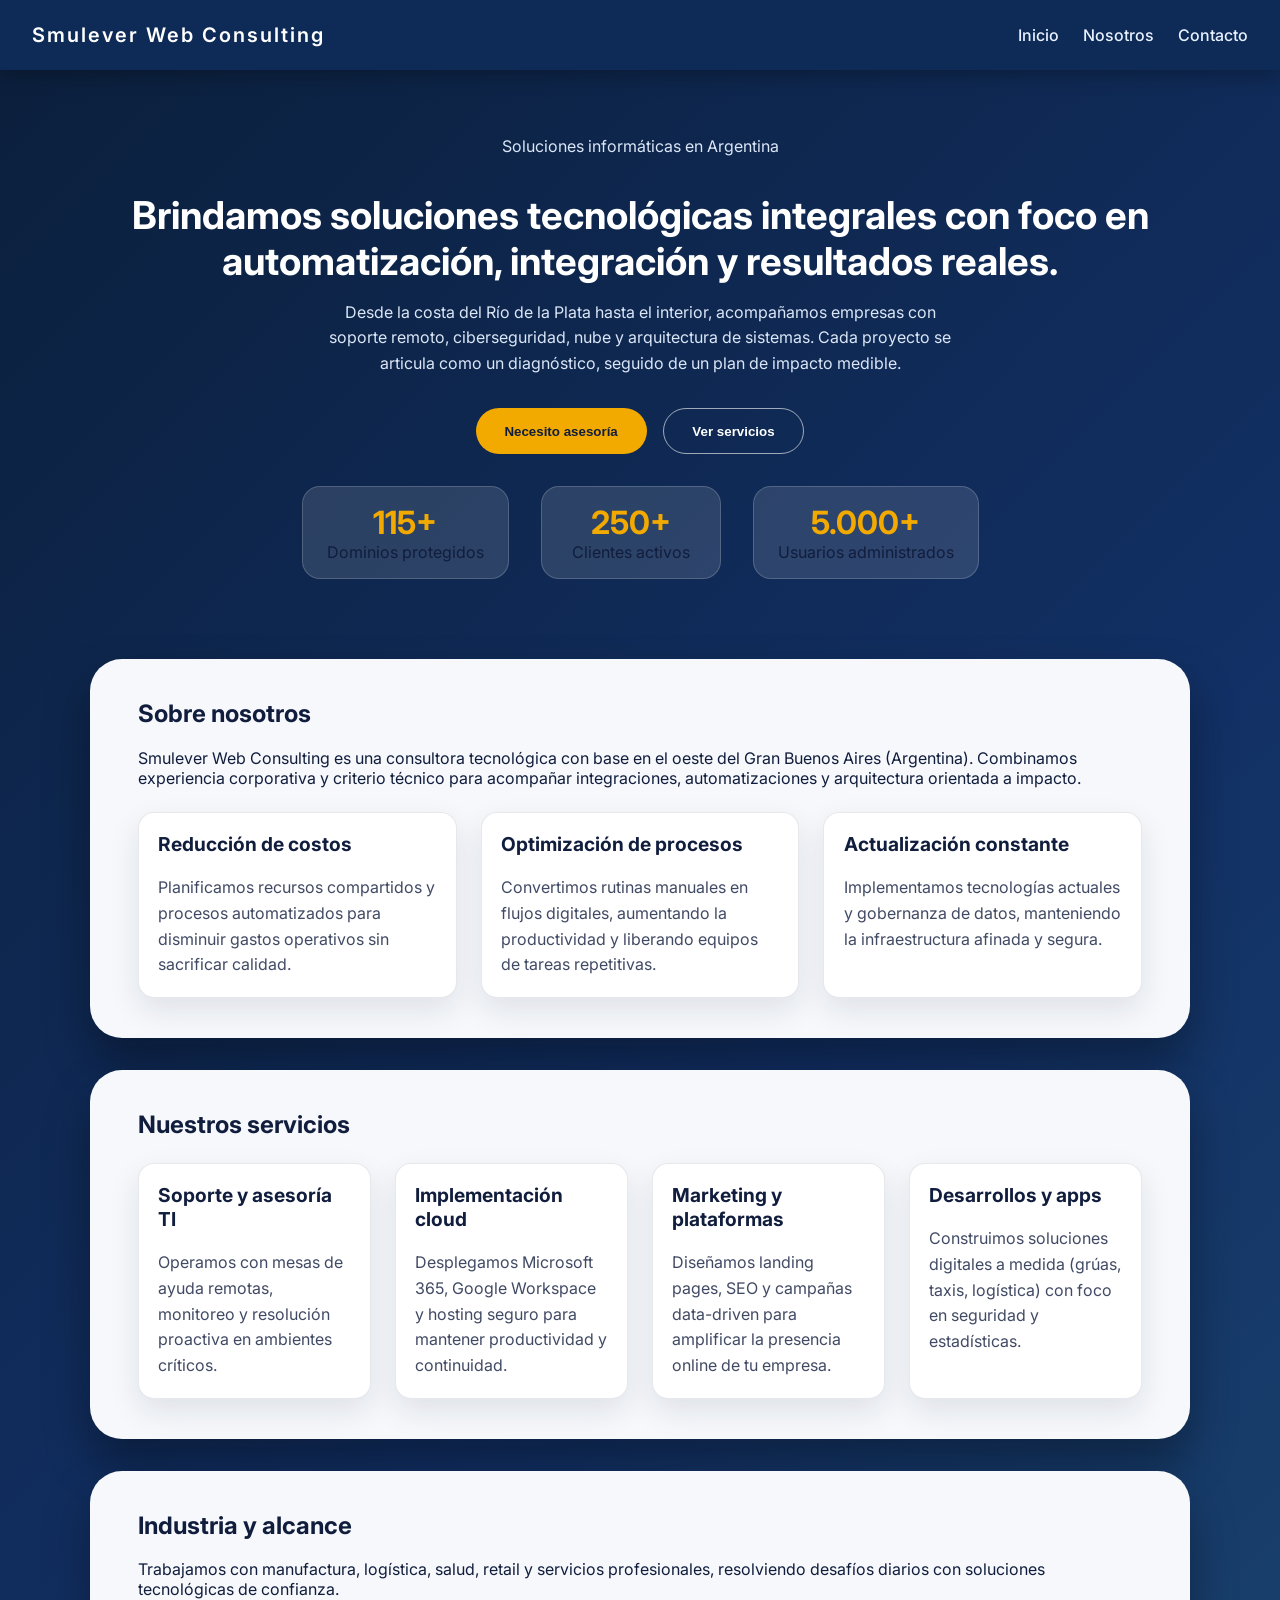
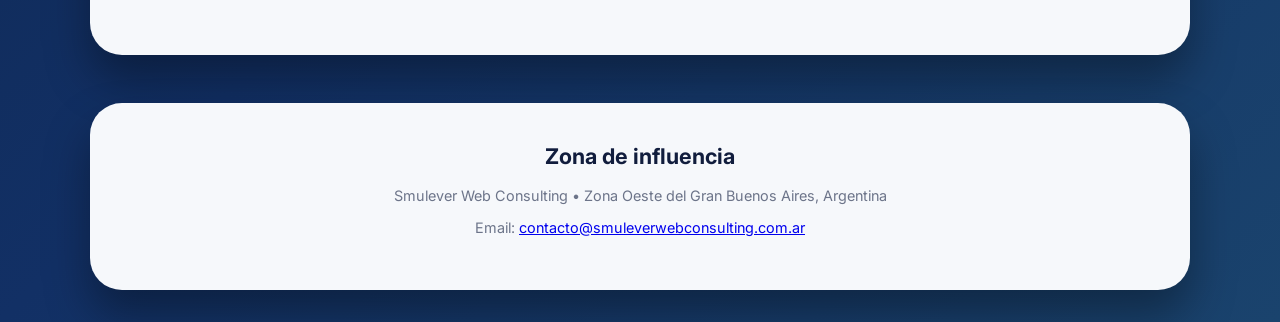
==== commit 6422eb11: "Link email label to distribuidorajs" ====
--- a/index.html
+++ b/index.html
@@ -95,7 +95,7 @@
     <section class="content-panel contact-footer">
       <h2>Zona de influencia</h2>
       <p>Smulever Web Consulting • Zona Oeste del Gran Buenos Aires, Argentina</p>
-      <p>Email: contacto@smuleverwebconsulting.com.ar</p>
+      <p>Email: <a href="mailto:distribuidorajs@gmail.com">contacto@smuleverwebconsulting.com.ar</a></p>
     </section>
   </main>
 </body>
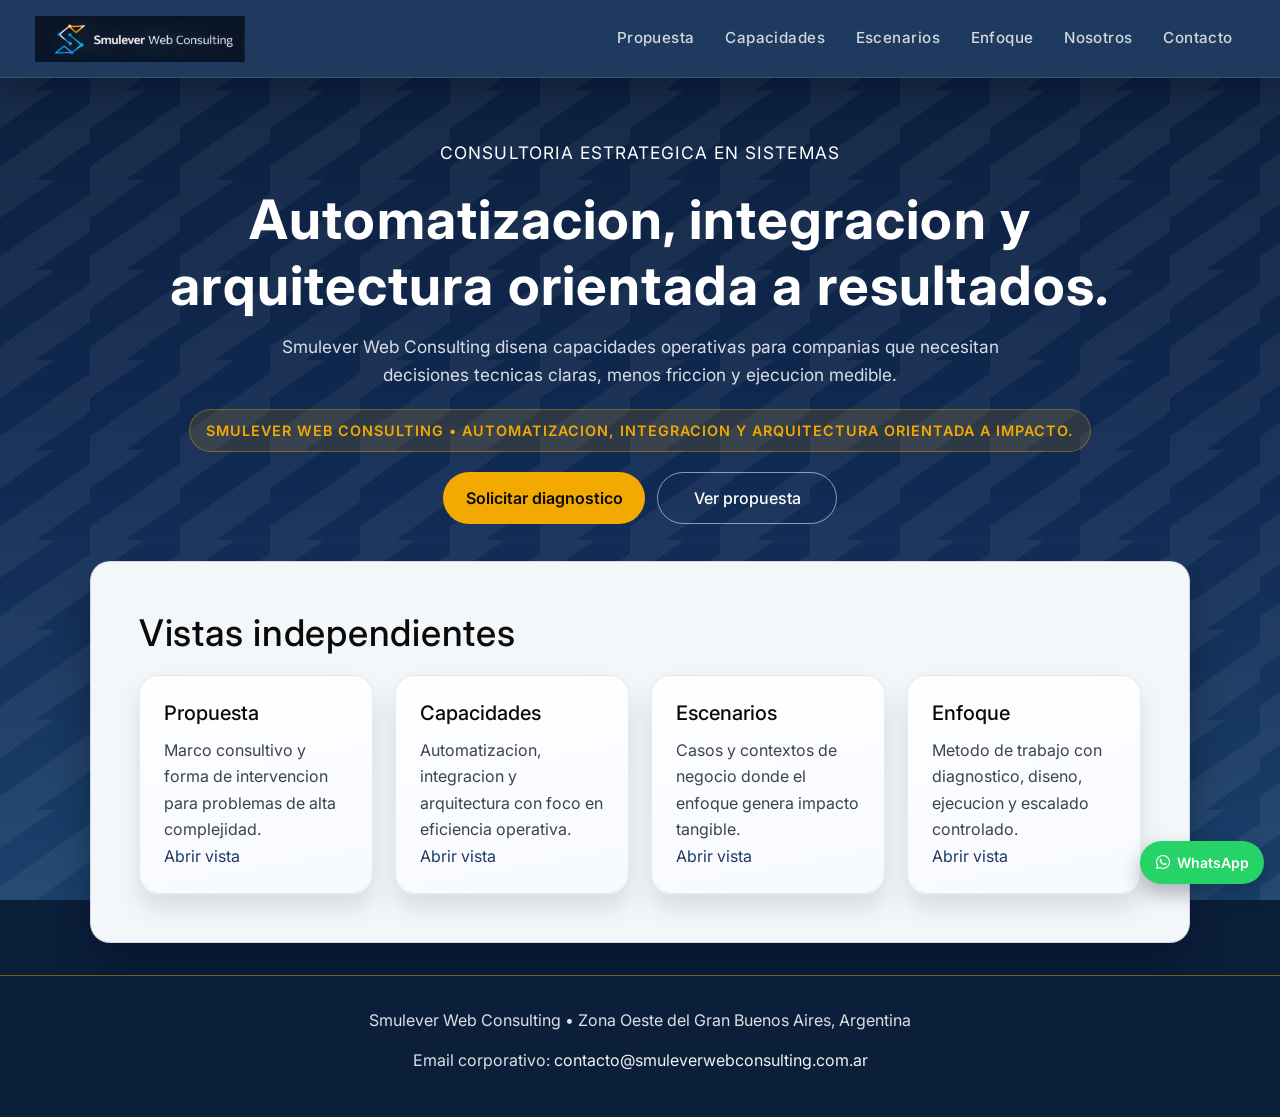
==== commit e5a35183: "Refactor responsive mobile-first layout and accessible nav; remove embedded API key" ====
--- a/index.html
+++ b/index.html
@@ -1,102 +1,104 @@
 <!DOCTYPE html>
 <html lang="es">
-<head>
-  <meta charset="utf-8" />
-  <meta name="viewport" content="width=device-width, initial-scale=1" />
-  <title>Smulever Web Consulting • Soluciones de sistemas</title>
-  <link rel="stylesheet" href="styles.css" />
-</head>
-<body>
-  <header class="site-header">
-    <div class="site-brand">Smulever Web Consulting</div>
-    <nav class="site-nav">
-      <a href="index.html">Inicio</a>
-      <a href="about.html">Nosotros</a>
-      <a href="contact.html">Contacto</a>
-    </nav>
-  </header>
+  <head>
+    <meta charset="utf-8" />
+    <meta name="viewport" content="width=device-width, initial-scale=1" />
+    <title>Smulever Web Consulting • Inicio</title>
+    <link
+      href="https://cdn.jsdelivr.net/npm/bootstrap@5.3.3/dist/css/bootstrap.min.css"
+      rel="stylesheet"
+      integrity="sha384-LZN37fPZ63mDaKglV7M72lMGqEVzqOjcsr0Ii37D2qn2hLiwz87f9Br+1NQ7wgWE"
+      crossorigin="anonymous"
+    />
+    <link rel="stylesheet" href="styles.css" />
+    <link
+      rel="stylesheet"
+      href="https://cdnjs.cloudflare.com/ajax/libs/font-awesome/6.5.2/css/all.min.css"
+      crossorigin="anonymous"
+      referrerpolicy="no-referrer"
+    />
+  </head>
+  <body>
+    <header class="site-header">
+      <a class="site-brand" href="index.html">
+        <img src="images/LogoMarca_SmWC_menu.png" alt="Smulever Web Consulting" />
+      </a>
+      <button class="nav-toggle" type="button" aria-expanded="false" aria-controls="primary-navigation" aria-label="Abrir menu">
+        <span></span>
+        <span></span>
+        <span></span>
+      </button>
+      <nav class="site-nav" id="primary-navigation">
+        <a href="propuesta.html">Propuesta</a>
+        <a href="capacidades.html">Capacidades</a>
+        <a href="escenarios.html">Escenarios</a>
+        <a href="enfoque.html">Enfoque</a>
+        <a href="about.html">Nosotros</a>
+        <a href="contact.html">Contacto</a>
+      </nav>
+    </header>
 
-  <main class="page">
-    <section class="hero" id="hero">
-      <p class="eyebrow">Soluciones informáticas en Argentina</p>
-      <h1>Brindamos soluciones tecnológicas integrales con foco en automatización, integración y resultados reales.</h1>
-      <p>
-        Desde la costa del Río de la Plata hasta el interior, acompañamos empresas con soporte remoto, ciberseguridad, nube
-        y arquitectura de sistemas. Cada proyecto se articula como un diagnóstico, seguido de un plan de impacto medible.
-      </p>
-      <div class="hero-actions">
-        <button class="btn-primary">Necesito asesoría</button>
-        <button class="btn-secondary">Ver servicios</button>
-      </div>
-      <div class="stats">
-        <div class="stat-card">
-          <strong>115+</strong>
-          <span>Dominios protegidos</span>
+    <main class="page">
+      <section class="hero">
+        <p class="eyebrow text-uppercase text-white">Consultoria estrategica en sistemas</p>
+        <h1>Automatizacion, integracion y arquitectura orientada a resultados.</h1>
+        <p>
+          Smulever Web Consulting disena capacidades operativas para companias que necesitan decisiones tecnicas claras, menos friccion
+          y ejecucion medible.
+        </p>
+        <div class="brand-highlight-wrapper">
+          <span class="brand-highlight-pill">
+            <span class="brand-highlight">Smulever Web Consulting • Automatizacion, integracion y arquitectura orientada a impacto.</span>
+          </span>
         </div>
-        <div class="stat-card">
-          <strong>250+</strong>
-          <span>Clientes activos</span>
+        <div class="hero-actions">
+          <a class="btn-primary" href="contact.html">Solicitar diagnostico</a>
+          <a class="btn-secondary" href="propuesta.html">Ver propuesta</a>
         </div>
-        <div class="stat-card">
-          <strong>5.000+</strong>
-          <span>Usuarios administrados</span>
+      </section>
+
+      <section class="section-panel">
+        <h2>Vistas independientes</h2>
+        <div class="card-grid">
+          <article class="card-panel">
+            <h3>Propuesta</h3>
+            <p>Marco consultivo y forma de intervencion para problemas de alta complejidad.</p>
+            <p><a href="propuesta.html">Abrir vista</a></p>
+          </article>
+          <article class="card-panel">
+            <h3>Capacidades</h3>
+            <p>Automatizacion, integracion y arquitectura con foco en eficiencia operativa.</p>
+            <p><a href="capacidades.html">Abrir vista</a></p>
+          </article>
+          <article class="card-panel">
+            <h3>Escenarios</h3>
+            <p>Casos y contextos de negocio donde el enfoque genera impacto tangible.</p>
+            <p><a href="escenarios.html">Abrir vista</a></p>
+          </article>
+          <article class="card-panel">
+            <h3>Enfoque</h3>
+            <p>Metodo de trabajo con diagnostico, diseno, ejecucion y escalado controlado.</p>
+            <p><a href="enfoque.html">Abrir vista</a></p>
+          </article>
         </div>
-      </div>
-    </section>
+      </section>
+    </main>
 
-    <section class="content-panel">
-      <h2>Sobre nosotros</h2>
-      <p>Smulever Web Consulting es una consultora tecnológica con base en el oeste del Gran Buenos Aires (Argentina). Combinamos
-        experiencia corporativa y criterio técnico para acompañar integraciones, automatizaciones y arquitectura orientada a impacto.</p>
-      <div class="grid">
-        <div class="card">
-          <h3>Reducción de costos</h3>
-          <p>Planificamos recursos compartidos y procesos automatizados para disminuir gastos operativos sin sacrificar calidad.</p>
-        </div>
-        <div class="card">
-          <h3>Optimización de procesos</h3>
-          <p>Convertimos rutinas manuales en flujos digitales, aumentando la productividad y liberando equipos de tareas repetitivas.</p>
-        </div>
-        <div class="card">
-          <h3>Actualización constante</h3>
-          <p>Implementamos tecnologías actuales y gobernanza de datos, manteniendo la infraestructura afinada y segura.</p>
-        </div>
-      </div>
-    </section>
+    <footer class="footer">
+      <p>Smulever Web Consulting • Zona Oeste del Gran Buenos Aires, Argentina</p>
+      <p>Email corporativo: <a href="mailto:distribuidorajs@gmail.com">contacto@smuleverwebconsulting.com.ar</a></p>
+    </footer>
 
-    <section class="content-panel">
-      <h2>Nuestros servicios</h2>
-      <div class="grid">
-        <div class="card">
-          <h3>Soporte y asesoría TI</h3>
-          <p>Operamos con mesas de ayuda remotas, monitoreo y resolución proactiva en ambientes críticos.</p>
-        </div>
-        <div class="card">
-          <h3>Implementación cloud</h3>
-          <p>Desplegamos Microsoft 365, Google Workspace y hosting seguro para mantener productividad y continuidad.</p>
-        </div>
-        <div class="card">
-          <h3>Marketing y plataformas</h3>
-          <p>Diseñamos landing pages, SEO y campañas data-driven para amplificar la presencia online de tu empresa.</p>
-        </div>
-        <div class="card">
-          <h3>Desarrollos y apps</h3>
-          <p>Construimos soluciones digitales a medida (grúas, taxis, logística) con foco en seguridad y estadísticas.</p>
-        </div>
-      </div>
-    </section>
+    <a class="fm-link -none" href="https://wa.me/541121379618" target="_blank" rel="noopener noreferrer" style="--_width: 95;">
+      <span class="fm-icon"><span class="fab fa-whatsapp"></span></span>
+      <span class="fm-label">WhatsApp</span>
+    </a>
 
-    <section class="content-panel">
-      <h2>Industria y alcance</h2>
-      <p>Trabajamos con manufactura, logística, salud, retail y servicios profesionales, resolviendo desafíos diarios
-        con soluciones tecnológicas de confianza.</p>
-    </section>
-
-    <section class="content-panel contact-footer">
-      <h2>Zona de influencia</h2>
-      <p>Smulever Web Consulting • Zona Oeste del Gran Buenos Aires, Argentina</p>
-      <p>Email: <a href="mailto:distribuidorajs@gmail.com">contacto@smuleverwebconsulting.com.ar</a></p>
-    </section>
-  </main>
-</body>
+    <script src="scripts/nav-menu.js"></script>
+    <script
+      src="https://cdn.jsdelivr.net/npm/bootstrap@5.3.3/dist/js/bootstrap.bundle.min.js"
+      integrity="sha384-kenU1KFdBIe4zVF0s0G1M5b4hcpxyD9F7jL+jjXkk+Q2h455rYXK/7HAuoJl+0I4"
+      crossorigin="anonymous"
+    ></script>
+  </body>
 </html>
--- a/styles.css
+++ b/styles.css
@@ -1,178 +1,648 @@
 @import url('https://fonts.googleapis.com/css2?family=Inter:wght@400;500;600;700&display=swap');
 
 :root {
-  --nav-bg: #0e2b57;
-  --panel-bg: #f6f8fb;
-  --card-bg: #112653;
-  --accent: #f2a900;
-  --text-dark: #111d3d;
-}
-
-* {
+  --color-base: #0b1f3b;
+  --color-secondary: #1e3a5f;
+  --color-soft: #f4f7fa;
+  --color-accent: #f2a900;
+  --color-text-dark: #0a0a0a;
+  --color-text-light: #ffffff;
+  --container-max: 1100px;
+  --section-gap: clamp(3rem, 7vw, 4.5rem);
+  --header-height: 70px;
+}
+
+*,
+*::before,
+*::after {
   box-sizing: border-box;
+}
+
+html,
+body {
+  width: 100%;
+  overflow-x: clip;
 }
 
 body {
   margin: 0;
   font-family: 'Inter', system-ui, sans-serif;
-  background: linear-gradient(135deg, #0b1f3b 0%, #123065 60%, #1a436d 100%);
-  color: var(--text-dark);
-}
-
-.page {
+  color: var(--color-text-dark);
+  background: var(--color-base);
   min-height: 100vh;
-  padding-top: 70px;
+  position: relative;
+  padding-top: 0;
+}
+
+body::before {
+  content: '';
+  position: fixed;
+  inset: 0;
+  background-image:
+    linear-gradient(
+      145deg,
+      rgba(255, 255, 255, 0.05) 25%,
+      transparent 25%,
+      transparent 50%,
+      rgba(255, 255, 255, 0.05) 50%,
+      rgba(255, 255, 255, 0.05) 75%,
+      transparent 75%,
+      transparent
+    ),
+    linear-gradient(180deg, #0b1f3b 0%, #112a53 55%, #1a416c 100%);
+  background-size: 90px 90px, cover;
+  z-index: -2;
+}
+
+a {
+  color: var(--color-secondary);
+  text-decoration: none;
+}
+
+a:hover,
+a:focus-visible {
+  text-decoration: underline;
+}
+
+img {
+  max-width: 100%;
+  height: auto;
 }
 
 .site-header {
-  position: fixed;
+  position: sticky;
   top: 0;
-  left: 0;
-  width: 100%;
-  height: 70px;
-  background: var(--nav-bg);
+  min-height: var(--header-height);
+  background: var(--color-secondary);
+  border-bottom: 1px solid rgba(255, 255, 255, 0.12);
   display: flex;
   align-items: center;
-  justify-content: space-between;
-  padding: 0 2rem;
-  z-index: 10;
-  box-shadow: 0 4px 20px rgba(0, 0, 0, 0.3);
+  justify-content: flex-start;
+  flex-wrap: wrap;
+  gap: 0.75rem;
+  padding: 0.65rem 0.9rem;
+  z-index: 90;
+  box-shadow: 0 10px 34px rgba(5, 10, 30, 0.42);
 }
 
 .site-brand {
+  display: inline-flex;
+  align-items: center;
+  min-height: 44px;
+}
+
+.site-header img {
+  height: clamp(34px, 6vw, 46px);
+  width: auto;
+}
+
+.nav-toggle {
+  appearance: none;
+  border: 1px solid rgba(255, 255, 255, 0.28);
+  background: rgba(255, 255, 255, 0.06);
+  border-radius: 10px;
+  width: 44px;
+  height: 44px;
+  display: inline-flex;
+  flex-direction: column;
+  align-items: center;
+  justify-content: center;
+  gap: 5px;
+  cursor: pointer;
+  padding: 0;
+  margin-left: auto;
+}
+
+.nav-toggle span {
+  display: block;
+  width: 18px;
+  height: 2px;
+  border-radius: 999px;
+  background: #fff;
+  transition: transform 0.2s ease, opacity 0.2s ease;
+}
+
+.nav-open .nav-toggle span:nth-child(1) {
+  transform: translateY(7px) rotate(45deg);
+}
+
+.nav-open .nav-toggle span:nth-child(2) {
+  opacity: 0;
+}
+
+.nav-open .nav-toggle span:nth-child(3) {
+  transform: translateY(-7px) rotate(-45deg);
+}
+
+.site-nav {
+  order: 3;
+  width: 100%;
+  display: flex;
+  flex-direction: column;
+  gap: 0.2rem;
+  background: rgba(11, 31, 59, 0.97);
+  border: 1px solid rgba(255, 255, 255, 0.18);
+  border-radius: 16px;
+  padding: 0;
+  margin-top: 0;
+  max-height: 0;
+  overflow: hidden;
+  opacity: 1;
+  visibility: visible;
+  pointer-events: auto;
+  transform: none;
+  transition: max-height 0.25s ease, padding 0.25s ease, margin-top 0.25s ease;
+  box-shadow: 0 20px 36px rgba(2, 7, 22, 0.45);
+}
+
+.site-nav a {
+  color: rgba(255, 255, 255, 0.9);
+  font-weight: 500;
+  font-size: 0.95rem;
+  letter-spacing: 0.03em;
+  border-radius: 10px;
+  padding: 0.72rem 0.8rem;
+  transition: background-color 0.2s ease, color 0.2s ease;
+}
+
+.site-nav a:hover,
+.site-nav a:focus-visible {
   color: #fff;
-  font-weight: 600;
-  font-size: 1.25rem;
-  letter-spacing: 0.1em;
-}
-
-.site-nav {
-  display: flex;
-  gap: 1.5rem;
-}
-
-.site-nav a {
-  color: #e8f1ff;
+  background: rgba(255, 255, 255, 0.12);
   text-decoration: none;
-  font-weight: 500;
-  transition: color 0.2s ease;
-}
-
-.site-nav a:hover {
-  color: #fff;
+}
+
+.nav-open .site-nav {
+  margin-top: 0.45rem;
+  max-height: 70vh;
+  padding: 0.75rem;
+  overflow-y: auto;
+}
+
+.page {
+  width: 100%;
 }
 
 .hero {
-  padding: 4rem 6vw 3rem;
+  padding: clamp(2.1rem, 6vw, 4rem) 1rem clamp(1.6rem, 5vw, 2.3rem);
+  width: min(100%, var(--container-max));
+  margin: 0 auto;
   text-align: center;
 }
 
 .hero h1 {
-  font-size: clamp(2.2rem, 3vw, 3rem);
-  color: #fff;
-  margin-bottom: 1rem;
+  font-size: clamp(1.95rem, 7vw, 3.4rem);
+  line-height: 1.2;
+  font-weight: 700;
+  color: var(--color-text-light);
+  margin: 0.35rem auto 0.95rem;
+  letter-spacing: 0.02em;
+  text-wrap: balance;
 }
 
 .hero p {
-  color: #dbe6f7;
-  max-width: 640px;
-  margin: 0 auto 2rem;
+  max-width: 740px;
+  margin: 0 auto 1.3rem;
+  color: rgba(244, 247, 250, 0.88);
   line-height: 1.6;
-}
-
-.hero-actions {
+  font-size: clamp(0.98rem, 2.8vw, 1.08rem);
+  text-wrap: pretty;
+}
+
+.eyebrow {
+  letter-spacing: 0.06em;
+  font-size: 0.84rem;
+  margin-bottom: 0.8rem;
+}
+
+.brand-highlight-wrapper {
   display: flex;
   justify-content: center;
-  gap: 1rem;
-  flex-wrap: wrap;
+  margin-bottom: 1.3rem;
+}
+
+.brand-highlight-pill {
+  background: rgba(242, 169, 0, 0.13);
+  border-radius: 999px;
+  padding: 0.52rem 1rem;
+  border: 1px solid rgba(242, 169, 0, 0.34);
+  max-width: 100%;
+}
+
+.brand-highlight {
+  font-weight: 600;
+  color: var(--color-accent);
+  letter-spacing: 0.07em;
+  text-transform: uppercase;
+  font-size: clamp(0.66rem, 2.3vw, 0.9rem);
+  line-height: 1.35;
+}
+
+.hero-actions {
+  display: grid;
+  grid-template-columns: 1fr;
+  gap: 0.75rem;
+  width: min(100%, 420px);
+  margin: 0 auto;
 }
 
 .btn-primary,
-.btn-secondary {
-  padding: 0.9rem 1.8rem;
+.btn-secondary,
+.contact-card button {
+  display: inline-flex;
+  align-items: center;
+  justify-content: center;
+  width: 100%;
+  min-height: 46px;
   border-radius: 999px;
-  border: none;
+  padding: 0.8rem 1.35rem;
   font-weight: 600;
-  cursor: pointer;
+  text-align: center;
+  border: 1px solid transparent;
 }
 
 .btn-primary {
-  background: var(--accent);
-  color: #111d3d;
+  background: var(--color-accent);
+  color: var(--color-text-dark);
+  transition: transform 0.2s ease, box-shadow 0.2s ease, filter 0.2s ease;
+}
+
+.btn-primary:hover,
+.btn-primary:focus-visible {
+  box-shadow: 0 10px 20px rgba(0, 0, 0, 0.25);
+  transform: translateY(-2px);
+  filter: brightness(1.02);
+  text-decoration: none;
 }
 
 .btn-secondary {
   background: transparent;
-  border: 1px solid rgba(255, 255, 255, 0.6);
   color: #fff;
-}
-
-.stats {
+  border-color: rgba(255, 255, 255, 0.52);
+  font-weight: 500;
+}
+
+.btn-secondary:hover,
+.btn-secondary:focus-visible {
+  text-decoration: none;
+  background: rgba(255, 255, 255, 0.1);
+}
+
+.hero-stats {
+  display: grid;
+  grid-template-columns: repeat(auto-fit, minmax(140px, 1fr));
+  gap: 0.75rem;
+  margin-top: 1.5rem;
+}
+
+.hero-stat {
+  background: rgba(255, 255, 255, 0.08);
+  padding: 0.9rem 1rem;
+  border-radius: 14px;
+  border: 1px solid rgba(255, 255, 255, 0.12);
+  text-align: center;
+}
+
+.hero-stat strong {
+  display: block;
+  font-size: clamp(1.4rem, 5vw, 2rem);
+  color: var(--color-accent);
+  font-weight: 700;
+}
+
+.hero-stat span {
+  display: block;
+  color: rgba(255, 255, 255, 0.8);
+  font-size: 0.86rem;
+  letter-spacing: 0.04em;
+}
+
+section {
+  padding: var(--section-gap) 1rem;
+}
+
+.section-panel {
+  width: min(100%, var(--container-max));
+  margin: 0 auto;
+  background: var(--color-soft);
+  border-radius: clamp(16px, 4vw, 20px);
+  padding: clamp(1.25rem, 4.6vw, 3rem);
+  box-shadow: 0 24px 36px rgba(3, 7, 20, 0.32);
+  border: 1px solid rgba(17, 32, 75, 0.15);
+}
+
+.section-panel h2 {
+  margin-top: 0;
+  margin-bottom: 0.9rem;
+  font-size: clamp(1.45rem, 5.1vw, 2.3rem);
+  line-height: 1.24;
+  letter-spacing: 0.02em;
+  text-wrap: balance;
+}
+
+.section-panel p {
+  color: rgba(10, 10, 10, 0.78);
+  line-height: 1.65;
+  margin-top: 0;
+}
+
+.card-grid {
+  display: grid;
+  grid-template-columns: 1fr;
+  gap: 1rem;
+  margin-top: 1.2rem;
+}
+
+.card-panel {
+  background: linear-gradient(170deg, #ffffff 0%, #f6f9ff 100%);
+  border-radius: 1.25rem;
+  padding: clamp(1rem, 3.6vw, 1.5rem);
+  min-height: 0;
+  border: 1px solid rgba(10, 10, 10, 0.08);
+  box-shadow: 0 14px 26px rgba(12, 22, 57, 0.12);
+}
+
+.card-panel h3 {
+  margin-top: 0;
+  margin-bottom: 0.65rem;
+  font-size: clamp(1.1rem, 4vw, 1.25rem);
+  line-height: 1.35;
+}
+
+.card-panel p {
+  margin-bottom: 0;
+  color: rgba(17, 24, 40, 0.82);
+}
+
+.section-alt {
+  background: var(--color-soft);
+}
+
+.enfoque-list {
+  list-style: none;
+  padding: 0;
+  margin: 1.15rem 0 0;
+  display: flex;
+  flex-direction: column;
+  gap: 0.85rem;
+}
+
+.enfoque-list li {
+  background: var(--color-base);
+  color: #fff;
+  padding: 1rem 1rem;
+  border-radius: 12px;
+  border: 1px solid rgba(255, 255, 255, 0.12);
+  line-height: 1.55;
+}
+
+.section-footer {
+  text-align: center;
+  color: rgba(255, 255, 255, 0.9);
+  margin-bottom: 1rem;
+}
+
+.section-footer .text-muted {
+  color: rgba(255, 255, 255, 0.66) !important;
+}
+
+.section-footer small {
+  display: block;
+  color: rgba(255, 255, 255, 0.62);
+}
+
+.contact-card {
+  background: #e4e8ff;
+  border-radius: clamp(16px, 4vw, 20px);
+  border: 1px solid rgba(15, 26, 56, 0.1);
+}
+
+.form-group label {
+  font-weight: 500;
+  font-size: 0.9rem;
+  color: rgba(10, 10, 10, 0.82);
+}
+
+.form-group input,
+.form-group textarea {
+  width: 100%;
+  border-radius: 10px;
+  border: 1px solid rgba(10, 10, 10, 0.2);
+  padding: 0.82rem 0.95rem;
+  font-family: inherit;
+  font-size: 0.95rem;
+  background: #fff;
+}
+
+.form-group textarea {
+  min-height: 130px;
+  resize: vertical;
+}
+
+.cta-secondary {
+  margin-top: 1rem;
+  display: inline-flex;
+  align-items: center;
+  flex-wrap: wrap;
+  gap: 0.35rem;
+  font-weight: 600;
+}
+
+.contact-card button {
+  background: var(--color-accent);
+  color: var(--color-text-dark);
+  border: none;
+  margin-top: 0.5rem;
+}
+
+.form-status {
+  margin-top: 0.85rem;
+  margin-bottom: 0;
+  font-size: 0.92rem;
+  color: rgba(10, 10, 10, 0.7);
+}
+
+.form-status.success {
+  color: #0f7a2e;
+}
+
+.form-status.error {
+  color: #9b1c1c;
+}
+
+.contact-stats {
+  background: #fff;
+  border-radius: 18px;
+  padding: clamp(1rem, 3.5vw, 2rem);
+  border: 1px solid rgba(3, 7, 20, 0.1);
+  box-shadow: 0 20px 35px rgba(4, 8, 24, 0.12);
+}
+
+.contact-stats h3 {
+  font-size: clamp(1.3rem, 4.8vw, 1.7rem);
+  margin-top: 0;
+  margin-bottom: 1rem;
+}
+
+.contact-stats ul {
+  list-style: none;
+  padding: 0;
+  margin: 0;
+  display: grid;
+  gap: 0.75rem;
+}
+
+.contact-stats li {
+  font-size: clamp(1rem, 3.4vw, 1.08rem);
+  color: rgba(3, 7, 34, 0.84);
+}
+
+.contact-stats em {
+  font-style: normal;
+  font-weight: 700;
+  color: var(--color-accent);
+}
+
+.footer {
+  background: var(--color-base);
+  padding: 2rem 1rem 1.8rem;
+  text-align: center;
+  color: rgba(255, 255, 255, 0.86);
+  margin-top: 2rem;
+  border-top: 1px solid rgba(242, 169, 0, 0.45);
+}
+
+.footer a {
+  color: rgba(255, 255, 255, 0.94);
+}
+
+.meta-row {
+  margin-top: 1.2rem;
   display: flex;
   justify-content: center;
-  gap: 2rem;
+  gap: 0.55rem 1rem;
   flex-wrap: wrap;
-  margin-top: 2rem;
-}
-
-.stat-card {
-  background: rgba(255, 255, 255, 0.12);
-  border: 1px solid rgba(255, 255, 255, 0.18);
-  padding: 1rem 1.5rem;
-  border-radius: 18px;
-  text-align: center;
-  min-width: 180px;
-}
-
-.stat-card strong {
-  display: block;
-  font-size: 2rem;
-  color: var(--accent);
-}
-
-.content-panel {
-  background: var(--panel-bg);
-  border-radius: 32px;
-  margin: 2rem auto;
-  padding: 2.5rem 3rem;
-  width: min(1100px, 90vw);
-  box-shadow: 0 25px 45px rgba(0, 0, 0, 0.35);
-}
-
-.content-panel h2 {
-  margin-top: 0;
-  color: var(--text-dark);
-}
-
-.grid {
-  display: grid;
-  grid-template-columns: repeat(auto-fit, minmax(220px, 1fr));
-  gap: 1.5rem;
-  margin-top: 1.5rem;
-}
-
-.card {
-  background: #fff;
-  border-radius: 16px;
-  padding: 1.2rem;
-  border: 1px solid rgba(17, 29, 61, 0.1);
-  box-shadow: 0 12px 30px rgba(17, 29, 61, 0.1);
-}
-
-.card h3 {
-  margin-top: 0;
-  font-size: 1.2rem;
-}
-
-.card p {
-  margin-bottom: 0;
-  line-height: 1.6;
-  color: rgba(17, 29, 61, 0.8);
-}
-
-.contact-footer {
-  text-align: center;
-  margin-top: 3rem;
-  color: rgba(17, 29, 61, 0.6);
-  font-size: 0.9rem;
-}
+  color: rgba(255, 255, 255, 0.72);
+}
+
+.meta-row span {
+  font-size: 0.88rem;
+}
+
+.fm-link {
+  position: fixed;
+  right: 1rem;
+  bottom: 1rem;
+  display: inline-flex;
+  align-items: center;
+  gap: 0.45rem;
+  padding: 0.7rem 0.95rem;
+  background: #25d366;
+  color: #fff;
+  text-decoration: none;
+  font-weight: 600;
+  font-size: 0.88rem;
+  border-radius: 999px;
+  box-shadow: 0 10px 20px rgba(6, 22, 40, 0.3);
+  z-index: 60;
+  transition: transform 0.2s ease, filter 0.2s ease;
+}
+
+.fm-link:hover,
+.fm-link:focus-visible {
+  transform: translateY(-2px);
+  color: #fff;
+  filter: brightness(1.04);
+  text-decoration: none;
+}
+
+.fm-link .fm-icon {
+  display: inline-flex;
+  align-items: center;
+  justify-content: center;
+  font-size: 1rem;
+}
+
+@media (min-width: 768px) {
+  :root {
+    --header-height: 78px;
+  }
+
+  .site-header {
+    padding: 0 1.35rem;
+    gap: 1rem;
+  }
+
+  .hero-actions {
+    grid-template-columns: auto auto;
+    justify-content: center;
+    width: auto;
+  }
+
+  .btn-primary,
+  .btn-secondary {
+    width: auto;
+    min-width: 180px;
+  }
+
+  .card-grid {
+    grid-template-columns: repeat(2, minmax(0, 1fr));
+    gap: 1.2rem;
+  }
+}
+
+@media (min-width: 992px) {
+  body {
+    padding-top: var(--header-height);
+  }
+
+  .site-header {
+    position: fixed;
+    inset: 0 0 auto;
+    height: var(--header-height);
+    min-height: 0;
+    flex-wrap: nowrap;
+    justify-content: space-between;
+    padding: 0 2.2rem;
+  }
+
+  .nav-toggle {
+    display: none;
+  }
+
+  .site-nav {
+    position: static;
+    max-height: none;
+    border: 0;
+    box-shadow: none;
+    background: transparent;
+    border-radius: 0;
+    padding: 0 !important;
+    margin-top: 0;
+    flex-direction: row;
+    align-items: center;
+    gap: 0.4rem;
+    width: auto;
+    overflow: visible;
+  }
+
+  .site-nav a {
+    padding: 0.5rem 0.75rem;
+    color: rgba(255, 255, 255, 0.8);
+  }
+
+  .site-nav a:hover,
+  .site-nav a:focus-visible {
+    background: transparent;
+    color: #fff;
+  }
+
+  .hero {
+    padding-top: 3.8rem;
+  }
+
+  .card-grid {
+    grid-template-columns: repeat(auto-fit, minmax(220px, 1fr));
+    gap: 1.4rem;
+  }
+}
